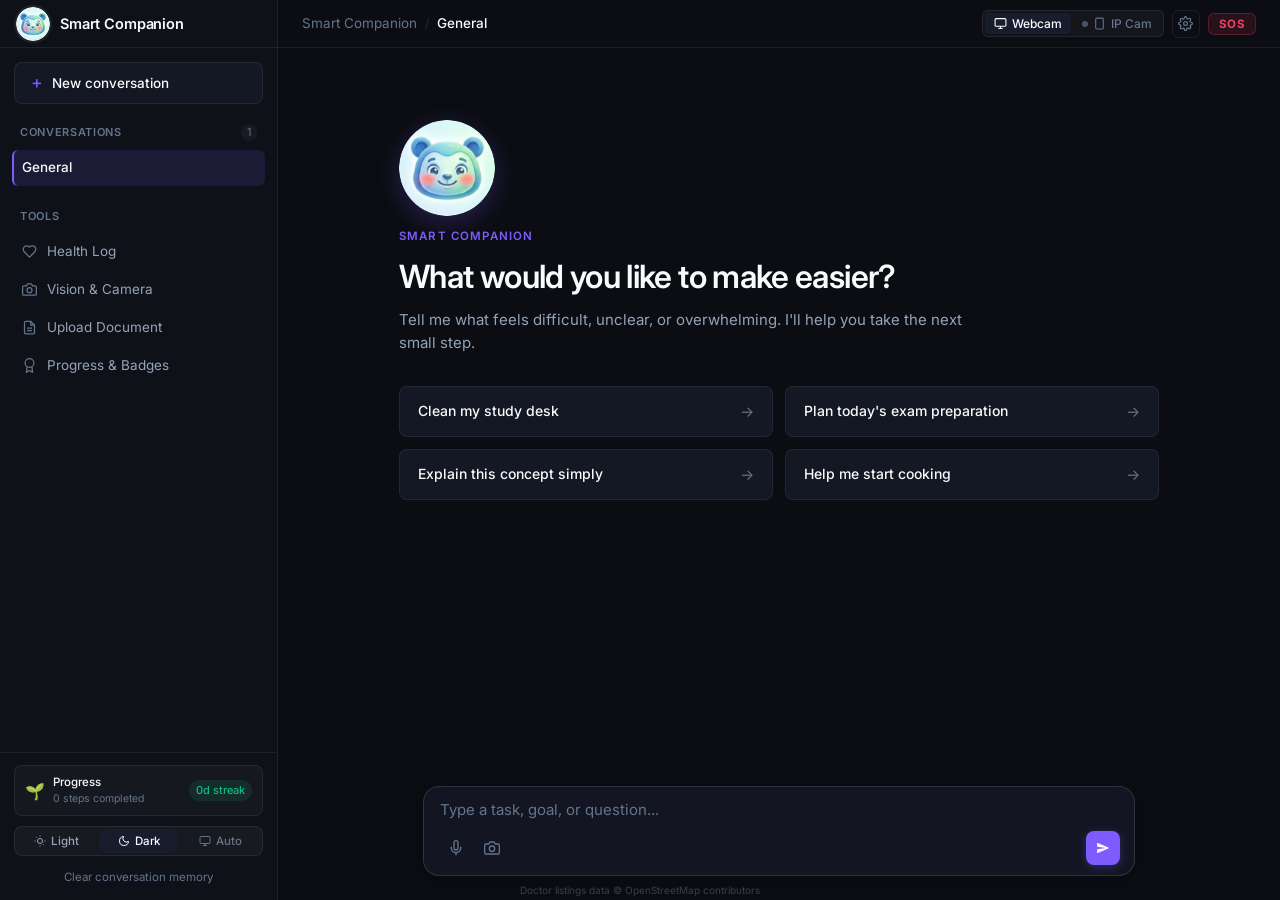
==== frontend/index.html @ 974c1c90 "logo" ====
<!DOCTYPE html>
<html lang="en" data-theme="dark">
<head>
  <meta charset="UTF-8">
  <meta name="viewport" content="width=device-width, initial-scale=1.0, maximum-scale=1.0, user-scalable=no">
  <title>Smart Companion</title>
  <link rel="icon" type="image/png" href="favicon.png">

  <!-- Zero-flash theme initialization -->
  <script>
    (function() {
      const stored = localStorage.getItem('companion_theme') || 'dark';
      const isDark = stored === 'dark' || (stored === 'system' && window.matchMedia('(prefers-color-scheme: dark)').matches);
      document.documentElement.setAttribute('data-theme', isDark ? 'dark' : 'light');
    })();
  </script>

  <!-- Typography: Inter font -->
  <link rel="preconnect" href="https://fonts.googleapis.com">
  <link rel="preconnect" href="https://fonts.gstatic.com" crossorigin>
  <link href="https://fonts.googleapis.com/css2?family=Inter:wght@400;500;600;700&display=swap" rel="stylesheet">
  
  <link rel="stylesheet" href="style.css">
</head>
<body>

  <!-- Hidden canvas preserved for DOM ID compliance -->
  <canvas id="neuralCanvas" style="display: none;" aria-hidden="true"></canvas>

  <div class="app-layout">
    
    <!-- Mobile Backdrop -->
    <div class="sidebar-backdrop" id="sidebarBackdrop" aria-hidden="true"></div>

    <!-- LEFT SIDEBAR: Navigation & Tools -->
    <aside class="sidebar-panel" id="sidebar" aria-label="Main Navigation">
      
      <!-- Brand Header: Logo + "Smart Companion" Wordmark -->
      <div class="sidebar-header">
        <div class="brand-badge">
          <img src="logo.png" class="brand-logo" alt="Smart Companion logo">
          <span class="brand-name">Smart Companion</span>
        </div>
        <button type="button" class="sidebar-close-btn" id="sidebarCloseBtn" aria-label="Close navigation">✕</button>
      </div>

      <!-- Large "+ New conversation" Button -->
      <div class="sidebar-action-wrap">
        <button type="button" class="btn-new-conversation" id="newChatBtn">
          <span class="btn-plus-icon">＋</span>
          <span>New conversation</span>
        </button>
      </div>

      <!-- Scrollable Navigation Hub -->
      <div class="sidebar-nav-scroll">
        
        <!-- CONVERSATIONS -->
        <div class="nav-group">
          <div class="nav-group-header">
            <span class="group-label">CONVERSATIONS</span>
            <span class="group-count" id="sessionCountBadge">1</span>
          </div>
          <div class="session-list" id="sessionList" role="list"></div>
        </div>

        <!-- TOOLS -->
        <div class="nav-group">
          <div class="nav-group-header">
            <span class="group-label">TOOLS</span>
          </div>
          <nav class="tools-list">
            <button type="button" class="tool-link-item" id="healthLogBtn">
              <svg width="15" height="15" viewBox="0 0 24 24" fill="none" stroke="currentColor" stroke-width="2"><path d="M19 14c1.49-1.46 3-3.21 3-5.5A5.5 5.5 0 0 0 16.5 3c-1.76 0-3 .5-4.5 2-1.5-1.5-2.74-2-4.5-2A5.5 5.5 0 0 0 2 8.5c0 2.3 1.5 4.05 3 5.5l7 7Z"></path></svg>
              <span>Health Log</span>
            </button>
            <button type="button" class="tool-link-item" id="camVisionToolBtn">
              <svg width="15" height="15" viewBox="0 0 24 24" fill="none" stroke="currentColor" stroke-width="2"><path d="M23 19a2 2 0 0 1-2 2H3a2 2 0 0 1-2-2V8a2 2 0 0 1 2-2h4l2-3h6l2 3h4a2 2 0 0 1 2 2z"></path><circle cx="12" cy="13" r="4"></circle></svg>
              <span>Vision & Camera</span>
            </button>
            <button type="button" class="tool-link-item" id="docToolBtn">
              <svg width="15" height="15" viewBox="0 0 24 24" fill="none" stroke="currentColor" stroke-width="2"><path d="M14 2H6a2 2 0 0 0-2 2v16a2 2 0 0 0 2 2h12a2 2 0 0 0 2-2V8z"></path><polyline points="14 2 14 8 20 8"></polyline><line x1="16" y1="13" x2="8" y2="13"></line><line x1="16" y1="17" x2="8" y2="17"></line></svg>
              <span>Upload Document</span>
            </button>
            <button type="button" class="tool-link-item" id="viewBadgesBtn">
              <svg width="15" height="15" viewBox="0 0 24 24" fill="none" stroke="currentColor" stroke-width="2"><circle cx="12" cy="8" r="7"></circle><polyline points="8.21 13.89 7 23 12 20 17 23 15.79 13.88"></polyline></svg>
              <span>Progress & Badges</span>
            </button>
          </nav>
        </div>

      </div>

      <!-- Sidebar Footer: Streak + Theme + Clear -->
      <div class="sidebar-footer">
        
        <!-- Progress / Streak Area -->
        <div class="growth-tile" id="gamifyBar" title="Click to view progress">
          <div class="growth-tile-left">
            <span class="growth-stage-icon" id="gamifyStageIcon">🌱</span>
            <div class="growth-meta">
              <span class="growth-title">Progress</span>
              <span class="growth-count" id="gamifyLabel">0 steps completed</span>
            </div>
          </div>
          <span class="growth-streak" id="gamifyStreak">0d streak</span>
        </div>

        <!-- Theme Selector: Light / Dark / Auto -->
        <div class="theme-switcher-bar" role="radiogroup" aria-label="Color Theme">
          <button type="button" class="theme-pill-btn" id="themeLightBtn" data-theme="light" title="Light Theme">
            <svg width="12" height="12" viewBox="0 0 24 24" fill="none" stroke="currentColor" stroke-width="2"><circle cx="12" cy="12" r="5"></circle><line x1="12" y1="1" x2="12" y2="3"></line><line x1="12" y1="21" x2="12" y2="23"></line><line x1="4.22" y1="4.22" x2="5.64" y2="5.64"></line><line x1="18.36" y1="18.36" x2="19.78" y2="19.78"></line><line x1="1" y1="12" x2="3" y2="12"></line><line x1="21" y1="12" x2="23" y2="12"></line></svg>
            <span>Light</span>
          </button>
          <button type="button" class="theme-pill-btn active" id="themeDarkBtn" data-theme="dark" title="Dark Theme">
            <svg width="12" height="12" viewBox="0 0 24 24" fill="none" stroke="currentColor" stroke-width="2"><path d="M21 12.79A9 9 0 1 1 11.21 3 7 7 0 0 0 21 12.79z"></path></svg>
            <span>Dark</span>
          </button>
          <button type="button" class="theme-pill-btn" id="themeSystemBtn" data-theme="system" title="System Theme">
            <svg width="12" height="12" viewBox="0 0 24 24" fill="none" stroke="currentColor" stroke-width="2"><rect x="2" y="3" width="20" height="14" rx="2"></rect><line x1="8" y1="21" x2="16" y2="21"></line><line x1="12" y1="17" x2="12" y2="21"></line></svg>
            <span>Auto</span>
          </button>
        </div>

        <button type="button" class="btn-clear-history" id="clearAllBtn">
          Clear conversation memory
        </button>
      </div>
    </aside>

    <!-- CENTER WORKSPACE: Clean, Focused, Authoritative Reference Layout -->
    <main class="main-workspace">
      
      <!-- Top Header Bar -->
      <header class="workspace-topbar">
        <div class="topbar-left">
          <button type="button" class="topbar-btn sidebar-trigger" id="sidebarToggleBtn" aria-label="Toggle navigation">
            <svg width="17" height="17" viewBox="0 0 24 24" fill="none" stroke="currentColor" stroke-width="2"><line x1="3" y1="12" x2="21" y2="12"></line><line x1="3" y1="6" x2="21" y2="6"></line><line x1="3" y1="18" x2="21" y2="18"></line></svg>
          </button>
          
          <div class="topbar-breadcrumb">
            <span class="breadcrumb-app">Smart Companion</span>
            <span class="breadcrumb-sep">/</span>
            <span class="breadcrumb-session" id="currentAgentTag">General</span>
          </div>
        </div>

        <div class="topbar-right">
          <!-- Optical Sensor Toggle -->
          <div class="sensor-toggle-bar" id="camSourceSwitcher" title="Switch Optical Input (Webcam / IP Camera)">
            <button type="button" class="sensor-pill active" id="btnSrcWebcam" data-src="webcam">
              <svg width="13" height="13" viewBox="0 0 24 24" fill="none" stroke="currentColor" stroke-width="2"><rect x="2" y="3" width="20" height="14" rx="2"></rect><line x1="8" y1="21" x2="16" y2="21"></line><line x1="12" y1="17" x2="12" y2="21"></line></svg>
              <span>Webcam</span>
            </button>
            <button type="button" class="sensor-pill" id="btnSrcIp" data-src="ipcamera">
              <span class="status-pip" id="headerIpDot"></span>
              <svg width="13" height="13" viewBox="0 0 24 24" fill="none" stroke="currentColor" stroke-width="2"><rect x="5" y="2" width="14" height="20" rx="2" ry="2"></rect><line x1="12" y1="18" x2="12.01" y2="18"></line></svg>
              <span>IP Cam</span>
            </button>
          </div>

          <!-- Settings Icon Button -->
          <button type="button" class="topbar-icon-btn" id="btnIpSettings" title="Camera Settings" aria-label="Camera Settings">
            <svg width="15" height="15" viewBox="0 0 24 24" fill="none" stroke="currentColor" stroke-width="2"><circle cx="12" cy="12" r="3"></circle><path d="M19.4 15a1.65 1.65 0 0 0 .33 1.82l.06.06a2 2 0 0 1 0 2.83 2 2 0 0 1-2.83 0l-.06-.06a1.65 1.65 0 0 0-1.82-.33 1.65 1.65 0 0 0-1 1.51V21a2 2 0 0 1-2 2 2 2 0 0 1-2-2v-.09A1.65 1.65 0 0 0 9 19.4a1.65 1.65 0 0 0-1.82.33l-.06.06a2 2 0 0 1-2.83 0 2 2 0 0 1 0-2.83l.06-.06a1.65 1.65 0 0 0 .33-1.82 1.65 1.65 0 0 0-1.51-1H3a2 2 0 0 1-2-2 2 2 0 0 1 2-2h.09A1.65 1.65 0 0 0 4.6 9a1.65 1.65 0 0 0-.33-1.82l-.06-.06a2 2 0 0 1 0-2.83 2 2 0 0 1 2.83 0l.06.06a1.65 1.65 0 0 0 1.82.33H9a1.65 1.65 0 0 0 1-1.51V3a2 2 0 0 1 2-2 2 2 0 0 1 2 2v.09a1.65 1.65 0 0 0 1 1.51 1.65 1.65 0 0 0 1.82-.33l.06-.06a2 2 0 0 1 2.83 0 2 2 0 0 1 0 2.83l-.06.06a1.65 1.65 0 0 0-.33 1.82V9a1.65 1.65 0 0 0 1.51 1H21a2 2 0 0 1 2 2 2 2 0 0 1-2 2h-.09a1.65 1.65 0 0 0-1.51 1z"></path></svg>
          </button>

          <!-- Hidden context toggle for DOM ID compatibility -->
          <button type="button" class="topbar-icon-btn" id="contextPanelToggleBtn" style="display:none;" aria-label="Context Panel">
            <svg width="15" height="15" viewBox="0 0 24 24" fill="none" stroke="currentColor" stroke-width="2"><rect x="3" y="3" width="18" height="18" rx="2"></rect><line x1="15" y1="3" x2="15" y2="21"></line></svg>
          </button>

          <!-- Emergency SOS Trigger -->
          <button id="sosBtn" type="button" class="btn-emergency-sos" title="Emergency Medical Protocol">
            <span>SOS</span>
          </button>
        </div>
      </header>

      <!-- Main Interaction Stage / Feed -->
      <div class="workspace-scroll-area">
        <div class="feed-container" id="feed" role="log" aria-live="polite">
          
          <!-- Authoritative Main Empty State / Hero -->
          <section class="welcome-hero-card" id="welcomeHero">
            <img src="logo.png" class="hero-logo" alt="">
            <div class="hero-brand-label">SMART COMPANION</div>

            <h1 class="hero-title">What would you like to make easier?</h1>
            <p class="hero-subtitle">
              Tell me what feels difficult, unclear, or overwhelming. I'll help you take the next small step.
            </p>

            <!-- 4 Exact Suggestion Cards in 2x2 Grid -->
            <div class="suggested-actions-grid">
              
              <button type="button" class="action-card chip-btn" data-goal="Clean my study desk">
                <span class="card-text">Clean my study desk</span>
                <span class="card-arrow">→</span>
              </button>

              <button type="button" class="action-card chip-btn" data-goal="Plan today's exam preparation">
                <span class="card-text">Plan today's exam preparation</span>
                <span class="card-arrow">→</span>
              </button>

              <button type="button" class="action-card chip-btn" data-goal="Explain this concept simply">
                <span class="card-text">Explain this concept simply</span>
                <span class="card-arrow">→</span>
              </button>

              <button type="button" class="action-card chip-btn" data-goal="Help me start cooking">
                <span class="card-text">Help me start cooking</span>
                <span class="card-arrow">→</span>
              </button>

            </div>
          </section>

        </div>
      </div>

      <!-- BOTTOM ZONE: Input Composer Matching Reference -->
      <footer class="composer-container">
        
        <!-- Subtle Status Line -->
        <div class="composer-status-row">
          <div class="status-text" id="status" role="status" aria-live="polite"></div>
        </div>

        <!-- Live Transcription Floating Audio Wave Strip -->
        <div class="live-transcription-dock" id="liveTicker" style="display:none;">
          <div class="audio-wave-bars" aria-hidden="true">
            <span></span><span></span><span></span><span></span><span></span>
          </div>
          <span class="transcription-text" id="liveTickerText">Listening for audio…</span>
        </div>

        <!-- Attachment Staging Drawers -->
        <div class="media-staging-bar" id="attachPreview">
          <div class="staging-item">
            <img id="attachThumb" src="" alt="Staged Image">
            <div class="staging-details">
              <span class="staging-name">Visual context attached</span>
            </div>
          </div>
          <button type="button" class="staging-close-btn" id="attachRemoveBtn" aria-label="Remove image">✕</button>
        </div>

        <div class="media-staging-bar" id="docAttachPreview">
          <div class="staging-item">
            <div class="doc-file-badge">PDF</div>
            <div class="staging-details">
              <span class="staging-name" id="docAttachLabel">Document attached</span>
            </div>
          </div>
          <button type="button" class="staging-close-btn" id="docAttachRemoveBtn" aria-label="Remove document">✕</button>
        </div>

        <!-- Core Input Composer Box -->
        <div class="composer-box">
          <textarea id="goal" rows="1" placeholder="Type a task, goal, or question..." aria-label="Task or question input"></textarea>

          <div class="composer-toolbar">
            
            <div class="toolbar-left">
              <!-- Voice Microphone Button -->
              <button class="tool-btn mic-btn" id="micBtn" type="button" title="Speak to dictate" aria-label="Voice dictation">
                <svg width="16" height="16" viewBox="0 0 24 24" fill="none" stroke="currentColor" stroke-width="2"><path d="M12 1a3 3 0 0 0-3 3v8a3 3 0 0 0 6 0V4a3 3 0 0 0-3-3z"></path><path d="M19 10v2a7 7 0 0 1-14 0v-2"></path><line x1="12" y1="19" x2="12" y2="23"></line></svg>
              </button>

              <!-- Media / Camera Popover Trigger -->
              <div class="anchor-dropdown">
                <button class="tool-btn" id="camBtn" type="button" title="Attach media or document" aria-label="Media options">
                  <svg width="16" height="16" viewBox="0 0 24 24" fill="none" stroke="currentColor" stroke-width="2"><path d="M23 19a2 2 0 0 1-2 2H3a2 2 0 0 1-2-2V8a2 2 0 0 1 2-2h4l2-3h6l2 3h4a2 2 0 0 1 2 2z"></path><circle cx="12" cy="13" r="4"></circle></svg>
                </button>

                <!-- Camera/Document Dropdown Menu -->
                <div class="cam-menu" id="camMenu" role="menu">
                  <div class="menu-heading">
                    <span>Camera: <b id="camMenuSourceLabel">Webcam</b></span>
                    <button type="button" id="camMenuSwitchBtn" class="menu-switch-action">Switch</button>
                  </div>
                  <button type="button" id="camChooseBtn" class="cam-menu-item" role="menuitem">
                    <svg width="14" height="14" viewBox="0 0 24 24" fill="none" stroke="currentColor" stroke-width="2"><path d="M21 15v4a2 2 0 0 1-2 2H5a2 2 0 0 1-2-2v-4"></path><polyline points="17 8 12 3 7 8"></polyline><line x1="12" y1="3" x2="12" y2="15"></line></svg>
                    <span>Upload Image Frame</span>
                  </button>
                  <button type="button" id="camTakeBtn" class="cam-menu-item" role="menuitem">
                    <svg width="14" height="14" viewBox="0 0 24 24" fill="none" stroke="currentColor" stroke-width="2"><path d="M23 19a2 2 0 0 1-2 2H3a2 2 0 0 1-2-2V8a2 2 0 0 1 2-2h4l2-3h6l2 3h4a2 2 0 0 1 2 2z"></path><circle cx="12" cy="13" r="4"></circle></svg>
                    <span>Capture Snapshot</span>
                  </button>
                  <button type="button" id="camGuideBtn" class="cam-menu-item" role="menuitem">
                    <svg width="14" height="14" viewBox="0 0 24 24" fill="none" stroke="currentColor" stroke-width="2"><circle cx="11" cy="11" r="8"></circle><line x1="21" y1="21" x2="16.65" y2="16.65"></line></svg>
                    <span>Guided Vision Search</span>
                  </button>
                  <button type="button" id="camDocBtn" class="cam-menu-item" role="menuitem">
                    <svg width="14" height="14" viewBox="0 0 24 24" fill="none" stroke="currentColor" stroke-width="2"><path d="M14 2H6a2 2 0 0 0-2 2v16a2 2 0 0 0 2 2h12a2 2 0 0 0 2-2V8z"></path><polyline points="14 2 14 8 20 8"></polyline></svg>
                    <span>Upload Document (PDF)</span>
                  </button>
                </div>
              </div>

              <!-- Native Hidden File Pickers -->
              <input type="file" id="camInputLibrary" accept="image/*" style="display:none;">
              <input type="file" id="camInputCamera" accept="image/*" capture="environment" style="display:none;">
              <input type="file" id="docInput" accept="application/pdf" style="display:none;">
            </div>

            <!-- Send Button: compact, white surface in dark theme, dark icon -->
            <button class="btn-send-message" id="sendBtn" type="button" aria-label="Send">
              <svg width="14" height="14" viewBox="0 0 24 24" fill="currentColor">
                <path d="M2.01 21L23 12 2.01 3 2 10l15 2-15 2z"/>
              </svg>
            </button>

          </div>
        </div>

      </footer>

    </main>

    <!-- Contextual Information (Preserved in DOM for functionality) -->
    <aside class="os-context-panel" id="contextPanel" style="display:none;" aria-label="Contextual Information">
      <div class="panel-header">
        <span class="panel-title">Context & Telemetry</span>
        <button type="button" class="deck-icon-btn panel-close-btn" id="contextPanelCloseBtn" aria-label="Close context panel">✕</button>
      </div>
      <div class="panel-content">
        <span class="card-chip" id="contextCamSource">WEBCAM</span>
        <video id="panelWebcamPreview" autoplay playsinline muted></video>
        <img id="panelIpImgPreview" class="stream-view" alt="IP Stream Preview" style="display:none;">
        <button type="button" class="btn-panel-action" id="panelLaunchVisionBtn">Open Vision Workspace</button>
        <div class="growth-meter">
          <div class="meter-bar"><div class="meter-fill" id="growthMeterFill" style="width: 25%;"></div></div>
          <span id="growthStageName">Seedling</span>
          <span id="growthNextTarget">5 steps to next phase</span>
        </div>
      </div>
    </aside>

  </div>

  <!-- ==============================================
       MODALS & SENSOR VIEWPORTS (PRESERVED 100%)
       ============================================== -->

  <!-- Vision Workspace Modal -->
  <div class="modal-dialog-overlay" id="liveCamOverlay" role="dialog" aria-modal="true" aria-label="Vision Workspace">
    <div class="modal-dialog-window">
      <div class="dialog-header">
        <div class="dialog-title-group">
          <div class="dialog-badge">VISION & CAMERA</div>
          <div class="dialog-title">Optical Guidance Workspace</div>
        </div>
        <div class="dialog-header-actions">
          <div class="sensor-toggle-bar compact" id="liveOverlaySwitcher">
            <button type="button" class="sensor-pill active" id="liveSrcWebcam" data-src="webcam">Webcam</button>
            <button type="button" class="sensor-pill" id="liveSrcIp" data-src="ipcamera">IP Camera</button>
          </div>
          <span class="live-status-tag" id="liveCamBadge">LIVE</span>
          <button type="button" class="dialog-close-btn" id="liveCamCloseBtn" aria-label="Close vision">✕</button>
        </div>
      </div>

      <div class="dialog-body-split">
        <div class="viewport-box">
          <video id="liveCamVideo" autoplay playsinline muted></video>
          <img id="liveCamIpImg" class="stream-view" alt="Live Feed" style="display:none;">
          <canvas id="liveCamCanvas" class="viewport-canvas"></canvas>
        </div>

        <div class="guidance-sidebar">
          <div class="guidance-response-card" id="liveCamAnswer">
            Point camera at objects or text to initiate cognitive vision guidance.
          </div>

          <div class="guidance-actions">
            <button type="button" class="btn-subtle" id="ambientToggleBtn">
              <span>Ambient Scene Reasoning (6s)</span>
            </button>
          </div>

          <div class="guidance-input-row">
            <input type="text" id="liveCamGoal" placeholder="Ask about this visual scene…" aria-label="Vision query">
            <button type="button" class="icon-action-btn" id="liveCamMicBtn" title="Speak question" aria-label="Voice question">🎙️</button>
            <button type="button" class="btn-execute" id="liveCamSendBtn">Query</button>
          </div>
        </div>
      </div>
    </div>
  </div>

  <!-- Snapshot Capture Modal -->
  <div class="modal-dialog-overlay" id="snapOverlay" role="dialog" aria-modal="true" aria-label="Capture Optical Frame">
    <div class="modal-dialog-window modal-compact">
      <div class="dialog-header">
        <div class="dialog-title-group">
          <div class="dialog-badge">SNAPSHOT</div>
          <div class="dialog-title" id="snapHint">Point camera and capture</div>
        </div>
        <button type="button" class="dialog-close-btn" id="snapCancelBtn" aria-label="Close">✕</button>
      </div>
      <div class="dialog-body">
        <div class="viewport-box">
          <video id="snapVideo" autoplay playsinline muted></video>
          <img id="snapIpImg" class="stream-view" alt="Camera Feed" style="display:none;">
        </div>
        <div class="dialog-footer-strip">
          <div class="sensor-toggle-bar compact" id="snapOverlaySwitcher">
            <button type="button" class="sensor-pill active" id="snapSrcWebcam" data-src="webcam">Webcam</button>
            <button type="button" class="sensor-pill" id="snapSrcIp" data-src="ipcamera">IP Camera</button>
          </div>
          <button type="button" class="btn-execute" id="snapCaptureBtn">Capture & Stage Frame</button>
        </div>
      </div>
    </div>
  </div>

  <!-- IP Camera & Settings Modal -->
  <div class="modal-dialog-overlay" id="ipSettingsModal" role="dialog" aria-modal="true" aria-label="System and Camera Settings">
    <div class="modal-dialog-window modal-compact">
      <div class="dialog-header">
        <div class="dialog-title-group">
          <div class="dialog-badge">SYSTEM CONFIGURATION</div>
          <div class="dialog-title">Settings & Network Sensors</div>
        </div>
        <button type="button" class="dialog-close-btn" id="ipSettingsCancelIcon" aria-label="Close">✕</button>
      </div>
      <div class="dialog-body">
        <div class="sensor-status-indicator">
          <span class="status-pip" id="ipModalDot"></span>
          <span id="ipModalStatusText">Querying network link…</span>
        </div>
        <div class="input-form-group">
          <label for="backendApiHostInput" class="form-label">FastAPI Backend Endpoint</label>
          <input type="text" id="backendApiHostInput" class="form-text-input" placeholder="http://127.0.0.1:8000">
        </div>
        <div class="input-form-group">
          <label for="ipCameraUrlInput" class="form-label">Stream RTSP / MJPEG URL</label>
          <input type="text" id="ipCameraUrlInput" class="form-text-input" placeholder="http://192.168.1.X:8080/video">
        </div>
        <div class="dialog-actions-split">
          <button type="button" class="btn-subtle" id="ipTestBtn">Test Stream Link</button>
          <div class="actions-right">
            <button type="button" class="btn-subtle" id="ipSettingsCancelBtn">Cancel</button>
            <button type="button" class="btn-execute" id="ipSettingsSaveBtn">Save & Apply</button>
          </div>
        </div>
      </div>
    </div>
  </div>

  <!-- Badges & Progress Modal -->
  <div class="modal-dialog-overlay" id="badgesModal" role="dialog" aria-modal="true" aria-label="Growth Badges">
    <div class="modal-dialog-window modal-compact">
      <div class="dialog-header">
        <div class="dialog-title-group">
          <div class="dialog-badge">PROGRESSION</div>
          <div class="dialog-title">Growth Badges & Milestones</div>
        </div>
        <button type="button" class="dialog-close-btn" id="badgesCloseBtn" aria-label="Close">✕</button>
      </div>
      <div class="dialog-body">
        <div class="badges-grid-view" id="badgesContainer"></div>
      </div>
    </div>
  </div>

  <div id="toastContainer" class="toast-container" aria-live="polite"></div>

  <!-- Core JavaScript -->
  <script src="app.js"></script>
<div style="position:fixed; bottom:2px; left:0; right:0; text-align:center; font-size:10px; color:var(--text-muted); opacity:0.5; pointer-events:none; z-index:1;">
  Doctor listings data © <a href="https://www.openstreetmap.org/copyright" target="_blank" style="color:inherit; pointer-events:auto;">OpenStreetMap</a> contributors
</div>
</body>
</html>
---- frontend/style.css ----
/* ==========================================================================
   SMART COMPANION — AUTHORITATIVE PRODUCTION DESIGN SYSTEM
   Visual Style: Clean, Dark Charcoal/Black, Minimal, Restrained, Production Quality
   ========================================================================== */

/* --- 1. DESIGN TOKENS & PALETTE --- */
:root {
  /* DARK MODE (AUTHORITATIVE REFERENCE SPECIFICATION) */
  --bg-base: #0b0d13;
  --bg-sidebar: #0f1118;
  --bg-surface: #141724;
  --bg-surface-elevated: #181d2e;
  --bg-surface-hover: #1c2236;
  --bg-input: #131622;
  
  --border-subtle: rgba(255, 255, 255, 0.07);
  --border-medium: rgba(255, 255, 255, 0.12);
  --border-focus: rgba(124, 92, 255, 0.45);

  --text-primary: #f8fafc;
  --text-secondary: #94a3b8;
  --text-muted: #64748b;
  
  --accent-purple: #7c5cff;
  --accent-purple-hover: #6d48e5;
  --accent-purple-subtle: rgba(124, 92, 255, 0.12);
  --accent-cyan: #22d3ee;
  --accent-rose: #f43f5e;
  --accent-rose-subtle: rgba(244, 63, 94, 0.12);
  --accent-mint: #10b981;
  --accent-mint-subtle: rgba(16, 185, 129, 0.12);

  --send-btn-bg: #7c5cff;
  --send-btn-text: #ffffff;
  --send-btn-hover: #6d48e5;
  --send-btn-shadow: 0 2px 10px rgba(124, 92, 255, 0.3);

  --font-sans: 'Inter', -apple-system, BlinkMacSystemFont, 'Segoe UI', Roboto, Helvetica, Arial, sans-serif;
  --font-mono: 'JetBrains Mono', 'Fira Code', ui-monospace, SFMono-Regular, Menlo, Monaco, Consolas, monospace;
  
  --teal: #14b8a6;
  --coral: #f43f5e;
  --text-faint: #475569;
  --bg-subtle: rgba(255, 255, 255, 0.04);
  --bg-elevated: #181d2e;
  --shadow-card: 0 4px 16px rgba(0, 0, 0, 0.35);

  --sidebar-w: 278px;
  --header-h: 48px;
  --content-max-w: 760px;
  --radius-sm: 6px;
  --radius-md: 8px;
  --radius-lg: 10px;
  --radius-xl: 16px;
}

/* LIGHT MODE (GENUINE DESIGN WITH LIGHT PALETTE & PARITY) */
[data-theme="light"] {
  --bg-base: #f8fafc;
  --bg-sidebar: #ffffff;
  --bg-surface: #ffffff;
  --bg-surface-elevated: #f1f5f9;
  --bg-surface-hover: #e2e8f0;
  --bg-input: #ffffff;
  
  --border-subtle: #e2e8f0;
  --border-medium: #cbd5e1;
  --border-focus: rgba(124, 92, 255, 0.45);

  --text-primary: #0f172a;
  --text-secondary: #475569;
  --text-muted: #94a3b8;
  --text-faint: #94a3b8;
  
  --accent-purple: #7c5cff;
  --accent-purple-hover: #6d48e5;
  --accent-purple-subtle: rgba(124, 92, 255, 0.08);
  --accent-cyan: #0284c7;
  --accent-rose: #e11d48;
  --accent-rose-subtle: rgba(225, 29, 72, 0.08);
  --accent-mint: #059669;
  --accent-mint-subtle: rgba(5, 150, 105, 0.08);

  --teal: #0d9488;
  --coral: #e11d48;
  --bg-subtle: #f1f5f9;
  --bg-elevated: #ffffff;
  --shadow-card: 0 4px 16px rgba(0, 0, 0, 0.08);

  --send-btn-bg: #7c5cff;
  --send-btn-text: #ffffff;
  --send-btn-hover: #6d48e5;
  --send-btn-shadow: 0 2px 10px rgba(124, 92, 255, 0.25);
}

/* --- 2. GLOBAL RESET & BASE STYLES --- */
*, *::before, *::after {
  box-sizing: border-box;
  margin: 0;
  padding: 0;
}

html, body {
  height: 100%;
  width: 100%;
  font-family: var(--font-sans);
  background-color: var(--bg-base);
  color: var(--text-primary);
  font-size: 14px;
  line-height: 1.5;
  -webkit-font-smoothing: antialiased;
  -moz-osx-font-smoothing: grayscale;
  overflow: hidden;
}

button, input, textarea {
  font-family: inherit;
  color: inherit;
}

a {
  color: inherit;
  text-decoration: none;
}

/* --- 3. 2-COLUMN APP LAYOUT --- */
.app-layout {
  display: flex;
  height: 100vh;
  width: 100vw;
  overflow: hidden;
  position: relative;
  background-color: var(--bg-base);
}

/* --- 4. LEFT SIDEBAR (278px Wide, Clean, Restrained) --- */
.sidebar-panel {
  width: var(--sidebar-w);
  height: 100%;
  background-color: var(--bg-sidebar);
  border-right: 1px solid var(--border-subtle);
  display: flex;
  flex-direction: column;
  flex-shrink: 0;
  z-index: 40;
  transition: transform 0.25s cubic-bezier(0.16, 1, 0.3, 1);
}

.sidebar-header {
  height: var(--header-h);
  padding: 0 16px;
  display: flex;
  align-items: center;
  justify-content: space-between;
  border-bottom: 1px solid var(--border-subtle);
}

.brand-badge {
  display: flex;
  align-items: center;
  gap: 10px;
}

.brand-icon-mark {
  display: flex;
  align-items: center;
  justify-content: center;
}

.brand-name {
  font-size: 14.5px;
  font-weight: 600;
  color: var(--text-primary);
  letter-spacing: -0.01em;
}

.sidebar-close-btn {
  display: none;
  background: none;
  border: none;
  color: var(--text-muted);
  font-size: 16px;
  cursor: pointer;
  padding: 4px;
}

/* Large "+ New conversation" Button */
.sidebar-action-wrap {
  padding: 14px 14px 8px;
}

.btn-new-conversation {
  width: 100%;
  padding: 10px 14px;
  background-color: var(--bg-surface);
  border: 1px solid var(--border-subtle);
  border-radius: var(--radius-md);
  color: var(--text-primary);
  font-size: 13.5px;
  font-weight: 500;
  display: flex;
  align-items: center;
  gap: 8px;
  cursor: pointer;
  transition: all 0.15s ease;
}

.btn-new-conversation:hover {
  background-color: var(--bg-surface-hover);
  border-color: var(--border-medium);
}

.btn-plus-icon {
  font-size: 15px;
  font-weight: 600;
  color: var(--accent-purple);
}

/* Scrollable Nav Sections */
.sidebar-nav-scroll {
  flex: 1;
  overflow-y: auto;
  padding: 8px 12px;
  display: flex;
  flex-direction: column;
  gap: 18px;
}

.sidebar-nav-scroll::-webkit-scrollbar {
  width: 4px;
}

.sidebar-nav-scroll::-webkit-scrollbar-thumb {
  background-color: rgba(255, 255, 255, 0.1);
  border-radius: 4px;
}

.nav-group {
  display: flex;
  flex-direction: column;
  gap: 3px;
}

.nav-group-header {
  display: flex;
  align-items: center;
  justify-content: space-between;
  padding: 4px 8px 6px;
}

.group-label {
  font-size: 11px;
  font-weight: 600;
  letter-spacing: 0.06em;
  color: var(--text-muted);
  text-transform: uppercase;
}

.group-count {
  font-size: 11px;
  color: var(--text-muted);
  background-color: rgba(255, 255, 255, 0.04);
  border-radius: 10px;
  padding: 0 6px;
}

/* Conversation List */
.session-list {
  display: flex;
  flex-direction: column;
  gap: 2px;
}

.sidebar-item {
  height: 36px;
  padding: 0 10px;
  border-radius: var(--radius-sm);
  display: flex;
  align-items: center;
  justify-content: space-between;
  color: var(--text-secondary);
  font-size: 13.5px;
  font-weight: 400;
  cursor: pointer;
  transition: all 0.15s ease;
}

.sidebar-item:hover {
  background-color: rgba(255, 255, 255, 0.04);
  color: var(--text-primary);
}

.sidebar-item.active {
  background-color: var(--accent-purple-subtle);
  color: var(--text-primary);
  font-weight: 500;
  border-left: 2px solid var(--accent-purple);
  padding-left: 8px;
}

.sidebar-item-label {
  flex: 1;
  white-space: nowrap;
  overflow: hidden;
  text-overflow: ellipsis;
}

.sidebar-del-btn {
  opacity: 0;
  background: none;
  border: none;
  color: var(--text-muted);
  font-size: 12px;
  padding: 2px 4px;
  cursor: pointer;
  border-radius: 3px;
  transition: opacity 0.15s ease, color 0.15s ease;
}

.sidebar-item:hover .sidebar-del-btn {
  opacity: 1;
}

.sidebar-del-btn:hover {
  color: var(--accent-rose);
}

/* Tools List */
.tools-list {
  display: flex;
  flex-direction: column;
  gap: 2px;
}

.tool-link-item {
  width: 100%;
  height: 36px;
  padding: 0 10px;
  background: none;
  border: none;
  border-radius: var(--radius-sm);
  display: flex;
  align-items: center;
  gap: 10px;
  color: var(--text-secondary);
  font-size: 13.5px;
  cursor: pointer;
  text-align: left;
  transition: all 0.15s ease;
}

.tool-link-item:hover {
  background-color: rgba(255, 255, 255, 0.04);
  color: var(--text-primary);
}

.tool-link-item svg {
  color: var(--text-muted);
  flex-shrink: 0;
  transition: color 0.15s ease;
}

.tool-link-item:hover svg {
  color: var(--text-primary);
}

/* Sidebar Footer */
.sidebar-footer {
  padding: 12px 14px;
  border-top: 1px solid var(--border-subtle);
  display: flex;
  flex-direction: column;
  gap: 10px;
}

/* Progress / Streak Area */
.growth-tile {
  background-color: rgba(255, 255, 255, 0.03);
  border: 1px solid var(--border-subtle);
  border-radius: var(--radius-md);
  padding: 8px 10px;
  display: flex;
  align-items: center;
  justify-content: space-between;
  cursor: pointer;
  transition: background-color 0.15s ease;
}

.growth-tile:hover {
  background-color: rgba(255, 255, 255, 0.05);
}

.growth-tile-left {
  display: flex;
  align-items: center;
  gap: 8px;
}

.growth-stage-icon {
  font-size: 16px;
}

.growth-meta {
  display: flex;
  flex-direction: column;
}

.growth-title {
  font-size: 11.5px;
  font-weight: 500;
  color: var(--text-primary);
}

.growth-count {
  font-size: 10.5px;
  color: var(--text-muted);
}

.growth-streak {
  font-size: 11px;
  font-weight: 500;
  color: var(--accent-mint);
  background-color: var(--accent-mint-subtle);
  padding: 2px 7px;
  border-radius: 10px;
}

/* Theme Switcher Bar */
.theme-switcher-bar {
  display: flex;
  background-color: rgba(255, 255, 255, 0.04);
  border: 1px solid var(--border-subtle);
  border-radius: var(--radius-md);
  padding: 2px;
  gap: 2px;
}

.theme-pill-btn {
  flex: 1;
  padding: 5px 0;
  font-size: 11.5px;
  font-weight: 500;
  border-radius: var(--radius-sm);
  border: none;
  background: transparent;
  color: var(--text-muted);
  display: flex;
  align-items: center;
  justify-content: center;
  gap: 5px;
  cursor: pointer;
  transition: all 0.15s ease;
}

.theme-pill-btn:hover {
  color: var(--text-primary);
}

.theme-pill-btn.active {
  background-color: var(--bg-surface-elevated);
  color: var(--text-primary);
  box-shadow: 0 1px 3px rgba(0, 0, 0, 0.18);
}

.btn-clear-history {
  width: 100%;
  padding: 4px 0;
  background: none;
  border: none;
  color: var(--text-muted);
  font-size: 11.5px;
  cursor: pointer;
  text-align: center;
  transition: color 0.15s ease;
}

.btn-clear-history:hover {
  color: var(--accent-rose);
}

/* --- 5. CENTER MAIN WORKSPACE --- */
.main-workspace {
  flex: 1;
  display: flex;
  flex-direction: column;
  height: 100%;
  position: relative;
  overflow: hidden;
  background-color: var(--bg-base);
}

/* Thin Clean Top Header Bar */
.workspace-topbar {
  height: var(--header-h);
  border-bottom: 1px solid var(--border-subtle);
  padding: 0 24px;
  display: flex;
  align-items: center;
  justify-content: space-between;
  flex-shrink: 0;
  background-color: var(--bg-base);
}

.topbar-left {
  display: flex;
  align-items: center;
  gap: 12px;
}

.sidebar-trigger {
  display: none;
  background: none;
  border: none;
  color: var(--text-muted);
  cursor: pointer;
  padding: 4px;
}

.sidebar-trigger:hover {
  color: var(--text-primary);
}

.topbar-breadcrumb {
  display: flex;
  align-items: center;
  gap: 8px;
  font-size: 13.5px;
}

.breadcrumb-app {
  color: var(--text-muted);
  font-weight: 400;
}

.breadcrumb-sep {
  color: var(--border-medium);
  font-size: 12px;
}

.breadcrumb-session {
  color: var(--text-primary);
  font-weight: 500;
}

.topbar-right {
  display: flex;
  align-items: center;
  gap: 8px;
}

/* Optical Sensor Switcher */
.sensor-toggle-bar {
  display: flex;
  background-color: rgba(255, 255, 255, 0.04);
  border: 1px solid var(--border-subtle);
  border-radius: var(--radius-sm);
  padding: 2px;
  gap: 2px;
}

.sensor-pill {
  padding: 3px 9px;
  font-size: 12px;
  font-weight: 500;
  border: none;
  border-radius: 4px;
  background: transparent;
  color: var(--text-muted);
  cursor: pointer;
  display: flex;
  align-items: center;
  gap: 5px;
  transition: all 0.15s ease;
}

.sensor-pill:hover {
  color: var(--text-primary);
}

.sensor-pill.active {
  background-color: var(--bg-surface-elevated);
  color: var(--text-primary);
  box-shadow: 0 1px 2px rgba(0, 0, 0, 0.15);
}

.status-pip {
  width: 6px;
  height: 6px;
  border-radius: 50%;
  background-color: var(--text-muted);
}

.topbar-icon-btn {
  width: 28px;
  height: 28px;
  border-radius: var(--radius-sm);
  border: 1px solid var(--border-subtle);
  background: transparent;
  color: var(--text-muted);
  display: flex;
  align-items: center;
  justify-content: center;
  cursor: pointer;
  transition: all 0.15s ease;
}

.topbar-icon-btn:hover {
  background-color: rgba(255, 255, 255, 0.04);
  color: var(--text-primary);
  border-color: var(--border-medium);
}

.btn-emergency-sos {
  background-color: var(--accent-rose-subtle);
  color: var(--accent-rose);
  border: 1px solid rgba(244, 63, 94, 0.25);
  border-radius: var(--radius-sm);
  padding: 3px 10px;
  font-size: 11.5px;
  font-weight: 700;
  letter-spacing: 0.04em;
  cursor: pointer;
  transition: all 0.15s ease;
}

.btn-emergency-sos:hover {
  background-color: rgba(244, 63, 94, 0.2);
  color: #fb7185;
}

/* Scroll Area & Feed */
.workspace-scroll-area {
  flex: 1;
  overflow-y: auto;
  overflow-x: hidden;
  display: flex;
  flex-direction: column;
  padding: 0 24px;
}

.workspace-scroll-area::-webkit-scrollbar {
  width: 6px;
}

.workspace-scroll-area::-webkit-scrollbar-thumb {
  background-color: rgba(255, 255, 255, 0.1);
  border-radius: 6px;
}

.feed-container {
  width: 100%;
  max-width: var(--content-max-w);
  margin: 0 auto;
  padding: 24px 0 20px 0;
  display: flex;
  flex-direction: column;
}

/* --- 6. AUTHORITATIVE MAIN EMPTY STATE (HERO) --- */
.welcome-hero-card {
  width: 100%;
  margin-top: 48px;
  margin-bottom: 24px;
  display: flex;
  flex-direction: column;
  animation: fadeIn 0.3s ease;
}

@keyframes fadeIn {
  from { opacity: 0; transform: translateY(6px); }
  to { opacity: 1; transform: translateY(0); }
}

.hero-brand-mark {
  display: inline-flex;
  align-items: center;
  justify-content: center;
  margin-bottom: 12px;
}

.hero-brand-label {
  font-size: 11.5px;
  font-weight: 600;
  letter-spacing: 0.1em;
  color: var(--accent-purple);
  text-transform: uppercase;
  margin-bottom: 12px;
}

.hero-title {
  font-size: 32px;
  font-weight: 600;
  letter-spacing: -0.02em;
  color: var(--text-primary);
  line-height: 1.25;
  margin-bottom: 12px;
}

.hero-subtitle {
  font-size: 15px;
  font-weight: 400;
  color: var(--text-secondary);
  line-height: 1.5;
  max-width: 580px;
  margin-bottom: 32px;
}

/* 4 Suggestion Cards in 2x2 Grid */
.suggested-actions-grid {
  display: grid;
  grid-template-columns: repeat(2, 1fr);
  gap: 12px;
  width: 100%;
}

.action-card {
  background-color: var(--bg-surface);
  border: 1px solid var(--border-subtle);
  border-radius: var(--radius-md);
  padding: 15px 18px;
  display: flex;
  align-items: center;
  justify-content: space-between;
  text-align: left;
  cursor: pointer;
  transition: all 0.15s ease;
}

.action-card:hover {
  background-color: var(--bg-surface-elevated);
  border-color: rgba(124, 92, 255, 0.35);
}

.card-text {
  font-size: 14px;
  font-weight: 500;
  color: var(--text-primary);
  line-height: 1.35;
}

.card-arrow {
  color: var(--text-muted);
  font-size: 15px;
  margin-left: 12px;
  flex-shrink: 0;
  transition: transform 0.15s ease, color 0.15s ease;
}

.action-card:hover .card-arrow {
  transform: translateX(3px);
  color: var(--accent-purple);
}

/* --- 7. WIDE FLOATING BOTTOM COMPOSER --- */
.composer-container {
  width: 100%;
  max-width: var(--content-max-w);
  margin: 0 auto;
  padding: 8px 24px 24px 24px;
  flex-shrink: 0;
  display: flex;
  flex-direction: column;
  gap: 6px;
}

.composer-status-row {
  min-height: 18px;
  display: flex;
  align-items: center;
}

.status-text {
  font-size: 12px;
  color: var(--text-muted);
}

.status-text.error {
  color: var(--accent-rose);
}

/* Live Transcription Strip */
.live-transcription-dock {
  display: flex;
  align-items: center;
  gap: 10px;
  background-color: var(--bg-surface);
  border: 1px solid var(--border-subtle);
  border-radius: var(--radius-md);
  padding: 8px 12px;
  margin-bottom: 4px;
}

.audio-wave-bars {
  display: flex;
  align-items: center;
  gap: 2px;
  height: 12px;
}

.audio-wave-bars span {
  width: 2.5px;
  height: 100%;
  background-color: var(--accent-purple);
  border-radius: 1px;
  animation: wave 1s ease-in-out infinite alternate;
}

.audio-wave-bars span:nth-child(2) { animation-delay: 0.15s; }
.audio-wave-bars span:nth-child(3) { animation-delay: 0.3s; }
.audio-wave-bars span:nth-child(4) { animation-delay: 0.45s; }
.audio-wave-bars span:nth-child(5) { animation-delay: 0.6s; }

@keyframes wave {
  0% { transform: scaleY(0.2); }
  100% { transform: scaleY(1); }
}

.transcription-text {
  font-size: 12.5px;
  color: var(--text-secondary);
}

/* Media Staging Preview */
.media-staging-bar {
  display: none;
  align-items: center;
  justify-content: space-between;
  background-color: var(--bg-surface);
  border: 1px solid var(--border-subtle);
  border-radius: var(--radius-md);
  padding: 8px 12px;
}

.media-staging-bar.active {
  display: flex;
}

.staging-item {
  display: flex;
  align-items: center;
  gap: 10px;
}

.staging-item img {
  width: 32px;
  height: 32px;
  border-radius: 4px;
  object-fit: cover;
}

.doc-file-badge {
  background-color: var(--accent-purple-subtle);
  color: var(--accent-purple);
  font-weight: 700;
  font-size: 11px;
  padding: 4px 8px;
  border-radius: 4px;
}

.staging-name {
  font-size: 12.5px;
  font-weight: 500;
  color: var(--text-primary);
}

.staging-close-btn {
  background: none;
  border: none;
  color: var(--text-muted);
  cursor: pointer;
  padding: 4px;
}

.staging-close-btn:hover {
  color: var(--text-primary);
}

/* Floating Composer Box */
.composer-box {
  background-color: var(--bg-input);
  border: 1px solid var(--border-medium);
  border-radius: var(--radius-xl);
  box-shadow: 0 4px 24px rgba(0, 0, 0, 0.25);
  padding: 12px 14px 10px 16px;
  display: flex;
  flex-direction: column;
  gap: 8px;
  transition: all 0.18s ease;
}

.composer-box:focus-within {
  border-color: rgba(124, 92, 255, 0.5);
  box-shadow: 0 4px 28px rgba(0, 0, 0, 0.3), 0 0 0 1px rgba(124, 92, 255, 0.2);
}

.composer-box textarea {
  width: 100%;
  border: none;
  outline: none;
  background: transparent;
  resize: none;
  font-size: 15px;
  color: var(--text-primary);
  min-height: 24px;
  max-height: 140px;
  line-height: 1.45;
}

.composer-box textarea::placeholder {
  color: var(--text-muted);
}

.composer-toolbar {
  display: flex;
  align-items: center;
  justify-content: space-between;
}

.toolbar-left {
  display: flex;
  align-items: center;
  gap: 4px;
}

.tool-btn {
  width: 32px;
  height: 32px;
  border-radius: var(--radius-sm);
  border: none;
  background: transparent;
  color: var(--text-muted);
  display: inline-flex;
  align-items: center;
  justify-content: center;
  cursor: pointer;
  transition: all 0.15s ease;
}

.tool-btn:hover {
  color: var(--text-primary);
  background-color: rgba(255, 255, 255, 0.05);
}

.tool-btn.recording {
  color: var(--accent-rose);
  background-color: var(--accent-rose-subtle);
  animation: pulse 1.5s infinite;
}

@keyframes pulse {
  0% { transform: scale(1); }
  50% { transform: scale(1.08); }
  100% { transform: scale(1); }
}

/* Media Menu Dropdown */
.anchor-dropdown {
  position: relative;
}

.cam-menu {
  display: none;
  position: absolute;
  bottom: calc(100% + 8px);
  left: 0;
  width: 220px;
  background-color: var(--bg-surface-elevated);
  border: 1px solid var(--border-medium);
  border-radius: var(--radius-md);
  box-shadow: 0 8px 24px rgba(0, 0, 0, 0.35);
  padding: 6px;
  z-index: 50;
  flex-direction: column;
  gap: 2px;
}

.cam-menu.open {
  display: flex;
}

.menu-heading {
  padding: 6px 8px;
  font-size: 11.5px;
  color: var(--text-muted);
  display: flex;
  align-items: center;
  justify-content: space-between;
  border-bottom: 1px solid var(--border-subtle);
  margin-bottom: 4px;
}

.menu-switch-action {
  background: none;
  border: none;
  color: var(--accent-purple);
  font-size: 11px;
  cursor: pointer;
}

.cam-menu-item {
  width: 100%;
  padding: 8px 10px;
  background: none;
  border: none;
  border-radius: var(--radius-sm);
  display: flex;
  align-items: center;
  gap: 8px;
  color: var(--text-primary);
  font-size: 13px;
  cursor: pointer;
  text-align: left;
  transition: background-color 0.15s ease;
}

.cam-menu-item:hover {
  background-color: rgba(255, 255, 255, 0.05);
}

/* Send Button: Royal Purple, Visually Stronger & Restrained Glow */
.btn-send-message {
  width: 34px;
  height: 34px;
  border-radius: var(--radius-md);
  border: none;
  background-color: var(--send-btn-bg);
  color: var(--send-btn-text);
  display: inline-flex;
  align-items: center;
  justify-content: center;
  cursor: pointer;
  flex-shrink: 0;
  transition: all 0.15s ease;
  box-shadow: var(--send-btn-shadow);
}

.btn-send-message:hover {
  background-color: var(--send-btn-hover);
  box-shadow: 0 4px 14px rgba(124, 92, 255, 0.38);
  transform: translateY(-1px);
}

.btn-send-message:disabled {
  opacity: 0.35;
  cursor: not-allowed;
  transform: none;
  box-shadow: none;
}

/* --- 8. CONVERSATION MESSAGES & 3-STEP MILESTONE CARDS --- */
.msg {
  display: flex;
  flex-direction: column;
  margin-bottom: 24px;
  animation: fadeIn 0.2s ease;
}

.msg.user {
  align-self: flex-end;
  max-width: 85%;
}

.msg.user .msg-body-text {
  background-color: var(--bg-surface);
  border: 1px solid var(--border-subtle);
  border-radius: var(--radius-lg);
  padding: 12px 16px;
  color: var(--text-primary);
  font-size: 14.5px;
}

.msg-meta-header {
  display: flex;
  justify-content: flex-end;
  gap: 8px;
  font-size: 10.5px;
  color: var(--text-muted);
  margin-bottom: 4px;
}

.msg-thumb {
  max-width: 220px;
  max-height: 160px;
  border-radius: var(--radius-md);
  margin-top: 8px;
  border: 1px solid var(--border-subtle);
  object-fit: cover;
}

.msg.assistant {
  align-self: flex-start;
  width: 100%;
}

.synthesis-header-tag {
  display: flex;
  align-items: center;
  gap: 8px;
  font-size: 11px;
  font-weight: 600;
  letter-spacing: 0.06em;
  color: var(--accent-purple);
  margin-bottom: 8px;
}

/* Structured Step Sequence */
.step-sequence-wrap {
  width: 100%;
  display: flex;
  flex-direction: column;
  gap: 10px;
}

.step-progression-deck {
  display: flex;
  flex-direction: column;
  gap: 6px;
  margin-bottom: 6px;
}

.progression-labels {
  display: flex;
  justify-content: space-between;
  align-items: center;
  font-size: 11.5px;
  color: var(--text-muted);
}

.progression-stage-title {
  font-weight: 500;
}

.progression-metric-badge {
  font-weight: 600;
  color: var(--accent-mint);
}

.progression-track {
  width: 100%;
  height: 4px;
  background-color: rgba(255, 255, 255, 0.05);
  border-radius: 2px;
  overflow: hidden;
}

.progression-fill {
  height: 100%;
  background-color: var(--accent-purple);
  border-radius: 2px;
  transition: width 0.3s ease;
}

.step-card-list {
  display: flex;
  flex-direction: column;
  gap: 8px;
}

/* Individual Milestone Card */
.step-item {
  background-color: var(--bg-surface);
  border: 1px solid var(--border-subtle);
  border-radius: var(--radius-lg);
  padding: 14px 16px;
  display: flex;
  gap: 14px;
  align-items: flex-start;
  cursor: pointer;
  transition: all 0.15s ease;
}

.step-item:hover {
  background-color: var(--bg-surface-elevated);
  border-color: var(--border-medium);
}

.step-item.active-focus {
  border-color: var(--border-focus);
  background-color: var(--bg-surface-elevated);
}

.step-item.completed {
  opacity: 0.6;
}

.step-item.completed .step-title {
  text-decoration: line-through;
  color: var(--text-muted);
}

.step-checkbox {
  width: 26px;
  height: 26px;
  border-radius: var(--radius-sm);
  background-color: rgba(255, 255, 255, 0.05);
  border: 1px solid var(--border-subtle);
  color: var(--text-muted);
  font-size: 12px;
  font-weight: 600;
  display: flex;
  align-items: center;
  justify-content: center;
  cursor: pointer;
  flex-shrink: 0;
  transition: all 0.15s ease;
}

.step-item.active-focus .step-checkbox {
  border-color: var(--accent-purple);
  color: var(--accent-purple);
}

.step-item.completed .step-checkbox {
  background-color: var(--accent-mint);
  border-color: var(--accent-mint);
  color: #ffffff;
}

.step-body {
  flex: 1;
  display: flex;
  flex-direction: column;
  gap: 4px;
}

.step-state-tag {
  font-size: 10.5px;
  font-weight: 600;
  letter-spacing: 0.05em;
  text-transform: uppercase;
}

.step-state-tag.focus {
  color: var(--accent-purple);
}

.step-state-tag.pending {
  color: var(--text-muted);
}

.step-state-tag.done {
  color: var(--accent-mint);
}

.step-title {
  font-size: 14.5px;
  font-weight: 500;
  color: var(--text-primary);
  line-height: 1.4;
}

.step-meta-row {
  display: flex;
  align-items: center;
  gap: 8px;
  margin-top: 2px;
}

.step-duration-chip {
  font-size: 12px;
  color: var(--text-muted);
}

.step-timer-btn {
  background: none;
  border: 1px solid var(--border-subtle);
  border-radius: 4px;
  padding: 2px 8px;
  font-size: 11.5px;
  color: var(--text-muted);
  cursor: pointer;
  transition: all 0.15s ease;
}

.step-timer-btn:hover {
  color: var(--text-primary);
  border-color: var(--border-medium);
}

.step-timer-btn.running {
  color: var(--accent-mint);
  border-color: var(--accent-mint);
}

/* Next Step Action Button */
.next-step-action-bar {
  margin-top: 8px;
}

.done-btn {
  background-color: var(--accent-purple);
  color: #ffffff;
  border: none;
  border-radius: var(--radius-md);
  padding: 10px 18px;
  font-size: 13.5px;
  font-weight: 600;
  cursor: pointer;
  display: inline-flex;
  align-items: center;
  gap: 8px;
  transition: all 0.15s ease;
  box-shadow: 0 2px 8px rgba(124, 92, 255, 0.25);
}

.done-btn:hover {
  background-color: var(--accent-purple-hover);
  box-shadow: 0 4px 12px rgba(124, 92, 255, 0.35);
  transform: translateY(-1px);
}

.done-btn:disabled {
  opacity: 0.5;
  cursor: not-allowed;
  transform: none;
  box-shadow: none;
}

.done-note {
  font-size: 13px;
  color: var(--accent-mint);
  font-weight: 500;
  padding: 8px 0;
}

.speak-bubble-btn {
  align-self: flex-start;
  margin-top: 6px;
  background: none;
  border: none;
  font-size: 12px;
  color: var(--text-muted);
  cursor: pointer;
  padding: 2px 0;
}

.speak-bubble-btn:hover {
  color: var(--text-primary);
}

/* Answer Bubble */
.answer-headline {
  font-size: 15px;
  font-weight: 600;
  color: var(--text-primary);
  margin-bottom: 6px;
}

.answer-detail {
  font-size: 14px;
  color: var(--text-secondary);
  line-height: 1.5;
}

.point-line {
  display: flex;
  gap: 8px;
  margin-bottom: 4px;
}

.point-dot {
  color: var(--accent-purple);
}

/* --- 9. MODALS & OVERLAYS --- */
.modal-dialog-overlay, .settings-modal {
  display: none;
  position: fixed;
  inset: 0;
  background-color: rgba(0, 0, 0, 0.7);
  backdrop-filter: blur(4px);
  z-index: 100;
  align-items: center;
  justify-content: center;
  padding: 20px;
}

.modal-dialog-overlay.active, .settings-modal.active {
  display: flex;
}

.modal-dialog-window, .settings-box {
  background-color: var(--bg-surface);
  border: 1px solid var(--border-medium);
  border-radius: var(--radius-lg);
  box-shadow: 0 16px 40px rgba(0, 0, 0, 0.4);
  width: 100%;
  max-width: 640px;
  display: flex;
  flex-direction: column;
  overflow: hidden;
}

.modal-dialog-window.modal-compact, .settings-box.compact {
  max-width: 460px;
}

.dialog-header {
  padding: 14px 18px;
  border-bottom: 1px solid var(--border-subtle);
  display: flex;
  align-items: center;
  justify-content: space-between;
}

.dialog-title-group {
  display: flex;
  flex-direction: column;
}

.dialog-badge {
  font-size: 10px;
  font-weight: 700;
  letter-spacing: 0.08em;
  color: var(--accent-purple);
  text-transform: uppercase;
}

.dialog-title {
  font-size: 14.5px;
  font-weight: 600;
  color: var(--text-primary);
}

.dialog-header-actions {
  display: flex;
  align-items: center;
  gap: 8px;
}

.live-status-tag {
  font-size: 11px;
  font-weight: 700;
  color: var(--accent-rose);
  background-color: var(--accent-rose-subtle);
  padding: 2px 6px;
  border-radius: 4px;
}

.dialog-close-btn {
  background: none;
  border: none;
  color: var(--text-muted);
  font-size: 16px;
  cursor: pointer;
  padding: 4px;
  border-radius: 4px;
}

.dialog-close-btn:hover {
  color: var(--text-primary);
  background-color: rgba(255, 255, 255, 0.05);
}

.dialog-body, .dialog-body-split {
  padding: 18px;
  display: flex;
  flex-direction: column;
  gap: 14px;
}

.viewport-box, .vision-viewport-box {
  width: 100%;
  height: 280px;
  background-color: #000000;
  border-radius: var(--radius-md);
  overflow: hidden;
  position: relative;
  display: flex;
  align-items: center;
  justify-content: center;
}

.viewport-box video, .vision-viewport-box video,
.stream-view {
  width: 100%;
  height: 100%;
  object-fit: cover;
}

.viewport-canvas, .hud-canvas-overlay {
  position: absolute;
  inset: 0;
  width: 100%;
  height: 100%;
  pointer-events: none;
}

.guidance-sidebar {
  display: flex;
  flex-direction: column;
  gap: 10px;
}

.guidance-response-card, .live-answer {
  background-color: var(--bg-surface-elevated);
  border: 1px solid var(--border-subtle);
  border-radius: var(--radius-md);
  padding: 12px 14px;
  font-size: 13.5px;
  color: var(--text-primary);
  min-height: 48px;
}

.guidance-input-row, .vision-input-bar {
  display: flex;
  gap: 8px;
}

.guidance-input-row input, .vision-input-bar input {
  flex: 1;
  background-color: var(--bg-surface-elevated);
  border: 1px solid var(--border-subtle);
  border-radius: var(--radius-sm);
  padding: 8px 12px;
  font-size: 13px;
  color: var(--text-primary);
  outline: none;
}

.guidance-input-row input:focus, .vision-input-bar input:focus {
  border-color: var(--border-focus);
}

.btn-execute, .btn-secondary {
  padding: 8px 16px;
  border-radius: var(--radius-sm);
  font-size: 13px;
  font-weight: 500;
  cursor: pointer;
  transition: all 0.15s ease;
}

.btn-execute {
  background-color: var(--accent-purple);
  color: #ffffff;
  border: none;
}

.btn-execute:hover {
  background-color: var(--accent-purple-hover);
}

.btn-secondary, .btn-subtle {
  background-color: rgba(255, 255, 255, 0.05);
  border: 1px solid var(--border-subtle);
  color: var(--text-primary);
  padding: 7px 14px;
  border-radius: var(--radius-sm);
  font-size: 12.5px;
  cursor: pointer;
  transition: all 0.15s ease;
}

.btn-secondary:hover, .btn-subtle:hover {
  background-color: rgba(255, 255, 255, 0.09);
  border-color: var(--border-medium);
}

.form-field-group, .input-form-group {
  display: flex;
  flex-direction: column;
  gap: 6px;
}

.form-label, .field-label {
  font-size: 12px;
  font-weight: 500;
  color: var(--text-secondary);
}

.form-text-input, .form-field-group input {
  background-color: var(--bg-surface-elevated);
  border: 1px solid var(--border-subtle);
  border-radius: var(--radius-sm);
  padding: 8px 12px;
  font-size: 13px;
  color: var(--text-primary);
  outline: none;
}

.form-text-input:focus, .form-field-group input:focus {
  border-color: var(--border-focus);
}

.dialog-actions-split, .dialog-actions-row, .dialog-footer-strip {
  display: flex;
  align-items: center;
  justify-content: space-between;
  margin-top: 4px;
}

.actions-right {
  display: flex;
  gap: 8px;
}

.sensor-status-indicator, .ip-status-banner {
  display: flex;
  align-items: center;
  gap: 8px;
  font-size: 12px;
  color: var(--text-muted);
}

/* Toast Messages */
.toast-container {
  position: fixed;
  bottom: 24px;
  right: 24px;
  z-index: 200;
  display: flex;
  flex-direction: column;
  gap: 8px;
  pointer-events: none;
}

.toast {
  background-color: var(--bg-surface-elevated);
  border: 1px solid var(--border-medium);
  border-radius: var(--radius-md);
  padding: 10px 16px;
  color: var(--text-primary);
  font-size: 13px;
  box-shadow: 0 8px 24px rgba(0, 0, 0, 0.3);
  animation: slideUp 0.2s ease;
}

@keyframes slideUp {
  from { opacity: 0; transform: translateY(10px); }
  to { opacity: 1; transform: translateY(0); }
}

/* Badges & Milestones */
.badges-grid-view, .milestones-grid {
  display: flex;
  flex-direction: column;
  gap: 8px;
  max-height: 340px;
  overflow-y: auto;
}

.milestone-tile {
  display: flex;
  align-items: center;
  gap: 12px;
  padding: 10px 14px;
  border-radius: var(--radius-md);
  border: 1px solid var(--border-subtle);
  background: var(--bg-surface-elevated);
  color: var(--text-muted);
  transition: all 0.15s ease;
}

.milestone-tile.unlocked {
  border-color: rgba(124, 92, 255, 0.35);
  background: var(--accent-purple-subtle);
  color: var(--accent-purple);
}

.milestone-name {
  font-size: 13px;
  font-weight: 600;
  color: var(--text-primary);
}

.milestone-tile.unlocked .milestone-name {
  color: var(--accent-purple);
}

.milestone-desc {
  font-size: 11px;
  color: var(--text-secondary);
  font-family: var(--font-mono);
}

/* Accessibility Focus Visible */
:focus-visible {
  outline: 2px solid var(--accent-purple);
  outline-offset: 2px;
}

/* --- 10. RESPONSIVE MEDIA QUERIES --- */
@media (max-width: 860px) {
  .sidebar-panel {
    position: fixed;
    top: 0;
    left: 0;
    bottom: 0;
    transform: translateX(-100%);
    box-shadow: 0 0 40px rgba(0, 0, 0, 0.5);
  }

  .sidebar-panel.open {
    transform: translateX(0);
  }

  .sidebar-backdrop {
    display: none;
    position: fixed;
    inset: 0;
    background-color: rgba(0, 0, 0, 0.6);
    z-index: 35;
  }

  .sidebar-backdrop.open {
    display: block;
  }

  .sidebar-close-btn {
    display: block;
  }

  .sidebar-trigger {
    display: flex;
  }
}

@media (max-width: 640px) {
  .suggested-actions-grid {
    grid-template-columns: 1fr;
  }

  .hero-title {
    font-size: 26px;
  }

  .workspace-topbar {
    padding: 0 16px;
  }

  .workspace-scroll-area {
    padding: 0 16px;
  }

  .composer-container {
    padding: 8px 16px 16px 16px;
  }
}

/* --- EMERGENCY SOS & GOOGLE MAPS ROUTING STYLES --- */
@keyframes spin {
  from { transform: rotate(0deg); }
  to { transform: rotate(360deg); }
}

@keyframes pulse-dot {
  0%, 100% { opacity: 1; transform: scale(1); }
  50% { opacity: 0.4; transform: scale(0.85); }
}

.emergency-dialog {
  max-width: 680px;
  max-height: 92vh;
  border: 1px solid var(--coral) !important;
  box-shadow: 0 20px 50px rgba(0, 0, 0, 0.6), 0 0 30px rgba(244, 63, 94, 0.15) !important;
}

.sos-dialog-body {
  padding: 16px 18px 20px 18px;
  max-height: calc(92vh - 65px);
  overflow-y: auto;
  display: flex;
  flex-direction: column;
  gap: 14px;
}

.sos-dialog-body::-webkit-scrollbar {
  width: 6px;
}

.sos-dialog-body::-webkit-scrollbar-thumb {
  background-color: var(--border-medium);
  border-radius: 3px;
}

.sos-card-container {
  background-color: var(--bg-surface-elevated);
  border: 1px solid var(--border-medium);
  border-radius: var(--radius-md);
  padding: 14px;
  display: flex;
  flex-direction: column;
  gap: 12px;
  position: relative;
}

.sos-location-header {
  display: flex;
  align-items: center;
  justify-content: space-between;
  flex-wrap: wrap;
  gap: 8px;
}

.sos-location-title {
  display: flex;
  align-items: center;
  gap: 8px;
  font-size: 13.5px;
  font-weight: 600;
  color: var(--text-primary);
}

.sos-google-badge {
  display: inline-flex;
  align-items: center;
  gap: 5px;
  font-size: 11px;
  font-weight: 600;
  color: #38bdf8;
  background: rgba(56, 189, 248, 0.12);
  border: 1px solid rgba(56, 189, 248, 0.25);
  padding: 2px 8px;
  border-radius: 12px;
}

.sos-route-summary {
  background: var(--bg-subtle);
  border: 1px solid var(--border-subtle);
  border-radius: var(--radius-sm);
  padding: 10px 12px;
  font-size: 12.5px;
  display: flex;
  flex-direction: column;
  gap: 8px;
}

.sos-route-point {
  display: flex;
  align-items: flex-start;
  gap: 8px;
  line-height: 1.4;
}

.sos-point-icon {
  font-size: 14px;
  flex-shrink: 0;
  margin-top: 1px;
}

.sos-point-content {
  flex: 1;
  min-width: 0;
}

.sos-point-label {
  font-size: 10.5px;
  text-transform: uppercase;
  letter-spacing: 0.05em;
  color: var(--text-muted);
  font-weight: 600;
}

.sos-point-val {
  color: var(--text-primary);
  font-weight: 600;
  font-size: 13px;
  overflow: hidden;
  text-overflow: ellipsis;
  white-space: nowrap;
}

.sos-point-meta {
  color: var(--text-secondary);
  font-size: 11.5px;
  margin-top: 2px;
}

.sos-mode-selector {
  display: flex;
  gap: 6px;
  background: rgba(0, 0, 0, 0.25);
  padding: 3px;
  border-radius: var(--radius-sm);
  border: 1px solid var(--border-subtle);
}

.sos-mode-btn {
  flex: 1;
  background: none;
  border: none;
  color: var(--text-secondary);
  padding: 6px 10px;
  border-radius: 4px;
  font-size: 12px;
  font-weight: 500;
  cursor: pointer;
  transition: all 0.15s ease;
  display: flex;
  align-items: center;
  justify-content: center;
  gap: 5px;
}

.sos-mode-btn:hover {
  color: var(--text-primary);
  background: rgba(255, 255, 255, 0.05);
}

.sos-mode-btn.active {
  background: var(--accent-purple);
  color: #ffffff;
  font-weight: 600;
}

.sos-map-viewport {
  position: relative;
  width: 100%;
  height: 250px;
  background-color: #0b0d13;
  border: 1px solid var(--border-medium);
  border-radius: var(--radius-md);
  overflow: hidden;
}

.sos-map-iframe {
  width: 100%;
  height: 100%;
  border: none;
  display: block;
}

.sos-actions-row {
  display: flex;
  gap: 8px;
  flex-wrap: wrap;
}

.btn-sos-navigate {
  flex: 1;
  min-width: 220px;
  background: linear-gradient(135deg, #f43f5e, #e11d48);
  color: #ffffff !important;
  border: none;
  border-radius: var(--radius-sm);
  padding: 10px 14px;
  font-size: 13px;
  font-weight: 600;
  display: flex;
  align-items: center;
  justify-content: center;
  gap: 8px;
  text-decoration: none;
  cursor: pointer;
  box-shadow: 0 4px 14px rgba(244, 63, 94, 0.35);
  transition: all 0.15s ease;
}

.btn-sos-navigate:hover {
  transform: translateY(-1px);
  box-shadow: 0 6px 18px rgba(244, 63, 94, 0.45);
  background: linear-gradient(135deg, #fb7185, #f43f5e);
}

.btn-sos-call {
  background: rgba(20, 184, 166, 0.15);
  color: #2dd4bf !important;
  border: 1px solid rgba(20, 184, 166, 0.3);
  border-radius: var(--radius-sm);
  padding: 10px 14px;
  font-size: 13px;
  font-weight: 600;
  display: inline-flex;
  align-items: center;
  justify-content: center;
  gap: 6px;
  text-decoration: none;
  transition: all 0.15s ease;
}

.btn-sos-call:hover {
  background: rgba(20, 184, 166, 0.25);
  border-color: rgba(20, 184, 166, 0.5);
}

.sos-facilities-chips-container {
  display: flex;
  flex-direction: column;
  gap: 6px;
}

.sos-facilities-label {
  font-size: 11px;
  font-weight: 600;
  text-transform: uppercase;
  letter-spacing: 0.05em;
  color: var(--text-muted);
}

.sos-facilities-chips {
  display: flex;
  gap: 6px;
  overflow-x: auto;
  padding-bottom: 4px;
}

.sos-facilities-chips::-webkit-scrollbar {
  height: 4px;
}

.sos-facilities-chips::-webkit-scrollbar-thumb {
  background-color: var(--border-medium);
  border-radius: 2px;
}

.sos-facility-chip {
  background: var(--bg-subtle);
  border: 1px solid var(--border-subtle);
  color: var(--text-secondary);
  padding: 5px 11px;
  border-radius: 14px;
  font-size: 11.5px;
  white-space: nowrap;
  cursor: pointer;
  transition: all 0.15s ease;
  display: inline-flex;
  align-items: center;
  gap: 5px;
}

.sos-facility-chip:hover {
  border-color: var(--border-medium);
  color: var(--text-primary);
  background: rgba(255, 255, 255, 0.06);
}

.sos-facility-chip.active {
  border-color: var(--coral);
  color: #ffffff;
  background: rgba(244, 63, 94, 0.18);
}

.sos-custom-search-toggle {
  background: none;
  border: none;
  color: var(--accent-purple);
  font-size: 11.5px;
  cursor: pointer;
  padding: 0;
  text-align: left;
  display: inline-flex;
  align-items: center;
  gap: 4px;
}

.sos-custom-search-toggle:hover {
  text-decoration: underline;
}

.sos-custom-input-bar {
  display: none;
  gap: 6px;
  margin-top: 6px;
}

.sos-custom-input-bar.open {
  display: flex;
}

/* --- EMERGENCY CONTACT & AUTOMATED MESSAGING STYLES --- */
.sos-contact-section {
  background: var(--bg-surface-elevated);
  border: 1px solid rgba(244, 63, 94, 0.3);
  border-radius: var(--radius-md);
  padding: 12px 14px;
  display: flex;
  flex-direction: column;
  gap: 10px;
  background-image: radial-gradient(circle at top right, rgba(244, 63, 94, 0.08), transparent 60%);
}

.sos-contact-header {
  display: flex;
  align-items: center;
  justify-content: space-between;
  flex-wrap: wrap;
  gap: 6px;
}

.sos-contact-title {
  display: flex;
  align-items: center;
  gap: 7px;
  font-size: 13px;
  font-weight: 600;
  color: var(--text-primary);
}

.sos-alert-badge {
  font-size: 10.5px;
  font-weight: 700;
  padding: 2px 7px;
  border-radius: 10px;
  letter-spacing: 0.04em;
  text-transform: uppercase;
}

.sos-alert-badge.dispatched {
  background: rgba(16, 185, 129, 0.15);
  color: #34d399;
  border: 1px solid rgba(16, 185, 129, 0.3);
}

.sos-alert-badge.pending {
  background: rgba(244, 63, 94, 0.15);
  color: #fb7185;
  border: 1px solid rgba(244, 63, 94, 0.3);
}

.sos-contact-details {
  display: flex;
  align-items: center;
  justify-content: space-between;
  background: var(--bg-subtle);
  border: 1px solid var(--border-subtle);
  border-radius: var(--radius-sm);
  padding: 8px 12px;
  font-size: 12.5px;
}

.sos-contact-name-tag {
  font-weight: 600;
  color: var(--text-primary);
  display: flex;
  align-items: center;
  gap: 6px;
}

.sos-contact-phone-tag {
  color: var(--text-secondary);
  font-family: var(--font-mono);
  font-size: 12px;
}

.sos-message-preview-box {
  background: rgba(0, 0, 0, 0.35);
  border: 1px solid var(--border-subtle);
  border-radius: var(--radius-sm);
  padding: 8px 10px;
  font-family: var(--font-mono);
  font-size: 11px;
  line-height: 1.45;
  color: #cbd5e1;
  max-height: 85px;
  overflow-y: auto;
  white-space: pre-wrap;
  word-break: break-word;
}

.sos-contact-actions {
  display: flex;
  gap: 6px;
  flex-wrap: wrap;
}

.btn-sos-sms {
  flex: 1;
  min-width: 140px;
  background: linear-gradient(135deg, #f43f5e, #e11d48);
  color: #ffffff !important;
  border: none;
  border-radius: var(--radius-sm);
  padding: 7px 12px;
  font-size: 12px;
  font-weight: 600;
  display: flex;
  align-items: center;
  justify-content: center;
  gap: 6px;
  text-decoration: none;
  cursor: pointer;
  box-shadow: 0 2px 8px rgba(244, 63, 94, 0.3);
  transition: all 0.15s ease;
}

.btn-sos-sms:hover {
  background: linear-gradient(135deg, #fb7185, #f43f5e);
  transform: translateY(-1px);
}

.btn-sos-wa {
  flex: 1;
  min-width: 140px;
  background: rgba(34, 197, 94, 0.15);
  color: #4ade80 !important;
  border: 1px solid rgba(34, 197, 94, 0.3);
  border-radius: var(--radius-sm);
  padding: 7px 12px;
  font-size: 12px;
  font-weight: 600;
  display: flex;
  align-items: center;
  justify-content: center;
  gap: 6px;
  text-decoration: none;
  transition: all 0.15s ease;
}

.btn-sos-wa:hover {
  background: rgba(34, 197, 94, 0.25);
  border-color: rgba(34, 197, 94, 0.5);
  transform: translateY(-1px);
}

.btn-sos-contact-call {
  background: rgba(20, 184, 166, 0.15);
  color: #2dd4bf !important;
  border: 1px solid rgba(20, 184, 166, 0.3);
  border-radius: var(--radius-sm);
  padding: 7px 10px;
  font-size: 12px;
  font-weight: 600;
  display: inline-flex;
  align-items: center;
  justify-content: center;
  gap: 5px;
  text-decoration: none;
  transition: all 0.15s ease;
}

.btn-sos-contact-call:hover {
  background: rgba(20, 184, 166, 0.25);
}

.contacts-manager-card {
  padding: 10px 12px;
  border-radius: var(--radius-sm);
  border: 1px solid var(--border-subtle);
  background: var(--bg-subtle);
  display: flex;
  align-items: center;
  justify-content: space-between;
  gap: 8px;
}
/* Append to style.css */
.explore-card {
  margin-top: 14px; padding: 12px;
  border: 1px solid var(--border-subtle, rgba(128,128,128,.25));
  border-radius: 12px; background: var(--bg-subtle, rgba(128,128,128,.06));
}
.explore-head { font-size: 11px; font-weight: 600; letter-spacing: .08em; opacity: .65; margin-bottom: 10px; }
.explore-images { display: flex; gap: 8px; overflow-x: auto; margin-bottom: 10px; padding-bottom: 4px; }
.explore-images a { flex: 0 0 auto; }
.explore-images img { height: 110px; width: auto; max-width: 200px; object-fit: cover; border-radius: 8px; display: block; background: #fff; }
.explore-link { display: block; padding: 8px 10px; border-radius: 8px; text-decoration: none; color: inherit; }
.explore-link:hover { background: rgba(124, 92, 255, .12); }
.explore-link-title { font-size: 14px; font-weight: 600; color: #7c5cff; }
.explore-link-snippet { font-size: 12px; opacity: .7; margin-top: 2px; }
.brand-logo {
  width: 34px;
  height: 34px;
  border-radius: 50%;
  object-fit: cover;
  flex-shrink: 0;
  box-shadow: 0 0 0 2px var(--border-subtle);
}

.hero-logo {
  width: 96px;
  height: 96px;
  border-radius: 50%;
  object-fit: cover;
  display: block;
  margin-bottom: 12px;
  box-shadow: 0 6px 24px rgba(124, 92, 255, 0.25);
}
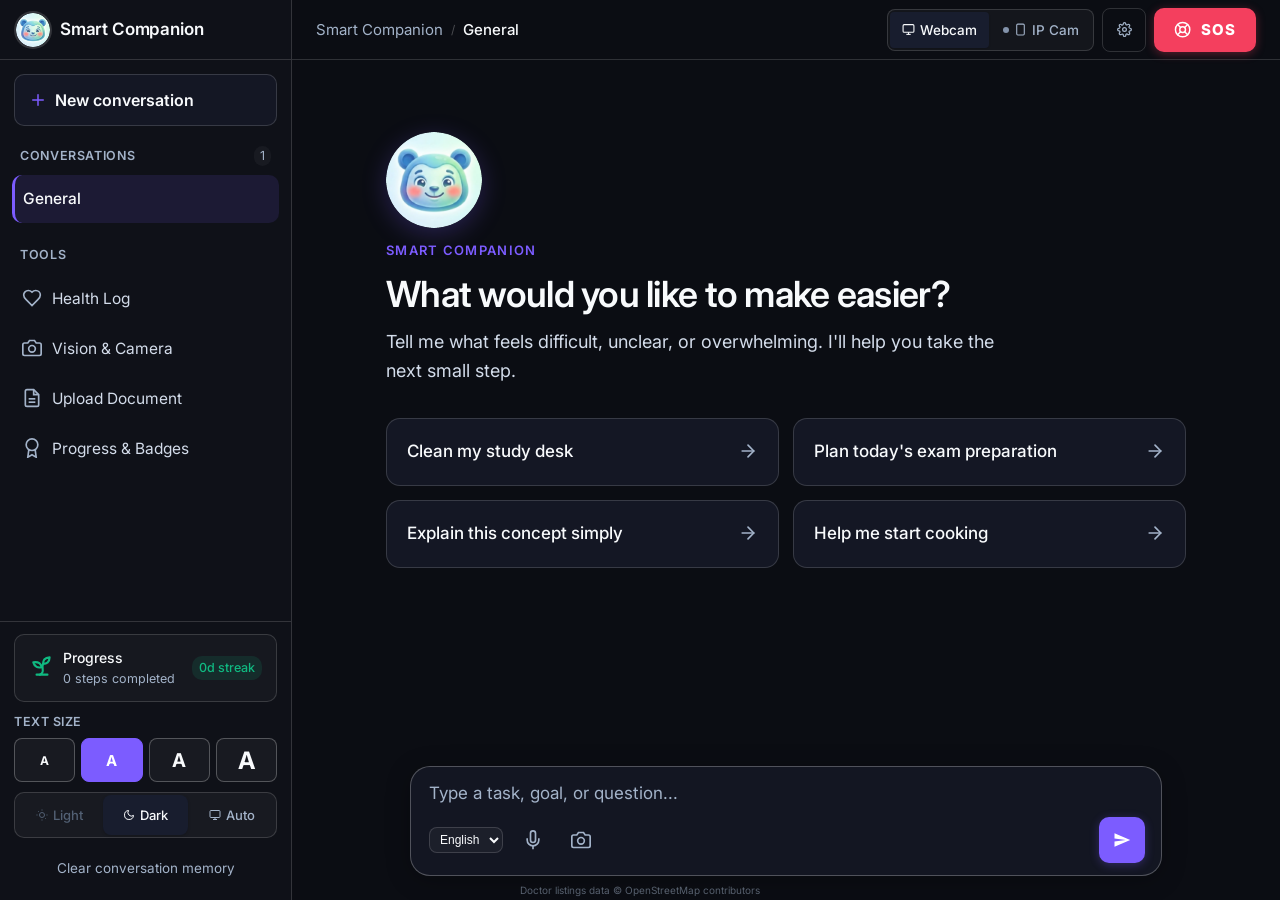
==== commit 6bc02517: "bolo dugga mai ki joyyyy" ====
--- a/frontend/index.html
+++ b/frontend/index.html
@@ -21,6 +21,7 @@
   <link href="https://fonts.googleapis.com/css2?family=Inter:wght@400;500;600;700&display=swap" rel="stylesheet">
   
   <link rel="stylesheet" href="style.css">
+  <link rel="stylesheet" href="patientui.css">
 </head>
 <body>
 
@@ -470,6 +471,31 @@
 
   <!-- Core JavaScript -->
   <script src="app.js"></script>
+  <script src="icon.js"></script>
+
+  <!-- Text size controls (self-contained, remembers your choice) -->
+  <script>
+    (function () {
+      var KEY = 'companion_text_scale';
+      var scale = parseFloat(localStorage.getItem(KEY)) || 1;
+      function apply() {
+        scale = Math.min(1.6, Math.max(0.85, Math.round(scale * 100) / 100));
+        var feed = document.getElementById('feed');
+        if (feed) feed.style.zoom = scale;
+        var label = document.getElementById('textSizeLabel');
+        if (label) label.textContent = Math.round(scale * 100) + '%';
+        try { localStorage.setItem(KEY, String(scale)); } catch (e) {}
+      }
+      var up = document.getElementById('textLargerBtn');
+      var down = document.getElementById('textSmallerBtn');
+      var reset = document.getElementById('textResetBtn');
+      if (up) up.addEventListener('click', function () { scale += 0.1; apply(); });
+      if (down) down.addEventListener('click', function () { scale -= 0.1; apply(); });
+      if (reset) reset.addEventListener('click', function () { scale = 1; apply(); });
+      apply();
+    })();
+  </script>
+
 <div style="position:fixed; bottom:2px; left:0; right:0; text-align:center; font-size:10px; color:var(--text-muted); opacity:0.5; pointer-events:none; z-index:1;">
   Doctor listings data © <a href="https://www.openstreetmap.org/copyright" target="_blank" style="color:inherit; pointer-events:auto;">OpenStreetMap</a> contributors
 </div>
--- a/frontend/patientui.css
+++ b/frontend/patientui.css
@@ -0,0 +1,315 @@
+/* ==========================================================================
+   SMART COMPANION - PATIENT-FRIENDLY LAYER
+   Load AFTER style.css:   <link rel="stylesheet" href="patient-ui.css">
+
+   Goals: larger, calmer, easier to read and tap.
+   - bigger text and more line spacing
+   - higher contrast for secondary text and borders
+   - every button / input at least 44px tall (comfortable for shaky hands)
+   - strong keyboard focus ring
+   - no pulsing or flashing animation on the SOS dialog
+   - text size control (Normal / Large / Extra large) in the sidebar
+   ========================================================================== */
+
+/* --- 1. Tokens: contrast and size --------------------------------------- */
+:root {
+  --pf-t: 1;                         /* text scale, changed by the Text size control */
+  --header-h: 60px;
+  --sidebar-w: 292px;
+  --content-max-w: 800px;
+  --radius-sm: 8px;
+  --radius-md: 10px;
+  --radius-lg: 14px;
+
+  --text-secondary: #d3dcea;
+  --text-muted: #a3b3c9;
+  --text-faint: #8393ab;
+  --border-subtle: rgba(255, 255, 255, 0.15);
+  --border-medium: rgba(255, 255, 255, 0.26);
+  --shadow-card: 0 2px 10px rgba(0, 0, 0, 0.3);
+}
+
+[data-theme="light"] {
+  --text-secondary: #334155;
+  --text-muted: #526074;
+  --text-faint: #64748b;
+  --border-subtle: #cbd5e1;
+  --border-medium: #94a3b8;
+  --shadow-card: 0 2px 10px rgba(15, 23, 42, 0.08);
+}
+
+[data-pf-text="small"]  { --pf-t: 0.8; }
+[data-pf-text="large"]  { --pf-t: 1.15; }
+[data-pf-text="xlarge"] { --pf-t: 1.3; }
+
+html, body {
+  font-size: calc(16px * var(--pf-t));
+  line-height: 1.6;
+}
+
+/* --- 2. Icons ------------------------------------------------------------- */
+.pf-ic {
+  display: inline-flex;
+  align-items: center;
+  justify-content: center;
+  width: 1.2em;
+  height: 1.2em;
+  vertical-align: -0.24em;
+  flex-shrink: 0;
+  margin-right: 0.12em;
+}
+.pf-ic:last-child { margin-right: 0; }
+.pf-ic svg { width: 100%; height: 100%; display: block; }
+
+.step-checkbox .pf-ic,
+.dialog-close-btn .pf-ic,
+.staging-close-btn .pf-ic,
+.sidebar-close-btn .pf-ic,
+.sidebar-del-btn .pf-ic,
+.card-arrow .pf-ic { width: 20px; height: 20px; margin: 0; }
+.growth-stage-icon .pf-ic { width: 26px; height: 26px; color: var(--accent-mint); }
+.sos-siren-ring { color: #ffffff; }
+.sos-siren-ring .pf-ic { width: 32px; height: 32px; margin: 0; }
+.btn-emergency-sos .pf-ic { width: 1.15em; height: 1.15em; }
+.milestone-tile .pf-ic { width: 22px; height: 22px; }
+
+/* --- 3. Focus and motion ------------------------------------------------ */
+:focus-visible {
+  outline: 3px solid var(--accent-cyan) !important;
+  outline-offset: 3px !important;
+}
+
+.sos-siren-ring { animation: none !important; box-shadow: 0 0 0 6px rgba(244, 63, 94, 0.25); }
+.emergency-dialog [style*="pulse-dot"] { animation: none !important; }
+
+@media (prefers-reduced-motion: reduce) {
+  *, *::before, *::after {
+    animation: none !important;
+    transition: none !important;
+    scroll-behavior: auto !important;
+  }
+}
+
+/* --- 4. Sidebar --------------------------------------------------------- */
+.brand-name { font-size: calc(17px * var(--pf-t)); }
+.group-label { font-size: calc(12.5px * var(--pf-t)); letter-spacing: 0.05em; }
+.group-count { font-size: calc(12.5px * var(--pf-t)); }
+
+.btn-new-conversation {
+  min-height: 52px;
+  font-size: calc(16px * var(--pf-t));
+  font-weight: 600;
+  border-radius: var(--radius-md);
+}
+.sidebar-item,
+.tool-link-item {
+  min-height: 48px;
+  height: auto;
+  font-size: calc(15.5px * var(--pf-t));
+  border-radius: var(--radius-md);
+}
+.tool-link-item svg { width: 20px; height: 20px; }
+.sidebar-item.active { border-left-width: 3px; }
+.sidebar-del-btn { min-width: 40px; min-height: 40px; }
+@media (hover: none) { .sidebar-del-btn { opacity: 1; } }
+
+.growth-tile { padding: 12px 14px; }
+.growth-title { font-size: calc(14px * var(--pf-t)); }
+.growth-count, .growth-streak { font-size: calc(12.5px * var(--pf-t)); }
+.theme-pill-btn { min-height: 40px; font-size: calc(13px * var(--pf-t)); }
+.btn-clear-history { min-height: 40px; font-size: calc(13.5px * var(--pf-t)); }
+
+/* Text size control (added by icons.js) */
+.pf-textsize { display: flex; flex-direction: column; gap: 6px; }
+.pf-textsize-label {
+  font-size: calc(12.5px * var(--pf-t));
+  font-weight: 600;
+  color: var(--text-muted);
+  letter-spacing: 0.04em;
+  text-transform: uppercase;
+}
+.pf-textsize-btns { display: flex; gap: 6px; }
+.pf-textsize-btns button {
+  flex: 1;
+  min-height: 44px;
+  border-radius: var(--radius-sm);
+  border: 1px solid var(--border-medium);
+  background: var(--bg-subtle);
+  color: var(--text-primary);
+  font-weight: 700;
+  cursor: pointer;
+}
+.pf-textsize-btns button[aria-pressed="true"] {
+  background: var(--accent-purple);
+  border-color: var(--accent-purple);
+  color: #ffffff;
+}
+.pf-ts-0 { font-size: 12px; }
+.pf-ts-1 { font-size: 15px; }
+.pf-ts-2 { font-size: 19px; }
+.pf-ts-3 { font-size: 24px; }
+
+/* --- 5. Top bar ------------------------------------------------------------ */
+.topbar-breadcrumb { font-size: calc(15px * var(--pf-t)); }
+.sensor-pill { min-height: 36px; font-size: calc(13.5px * var(--pf-t)); padding: 4px 12px; }
+.topbar-icon-btn { width: 44px; height: 44px; }
+.sidebar-trigger { min-width: 44px; min-height: 44px; align-items: center; justify-content: center; }
+
+.btn-emergency-sos {
+  display: inline-flex;
+  align-items: center;
+  gap: 8px;
+  min-height: 44px;
+  padding: 0 18px;
+  background-color: var(--accent-rose);
+  color: #ffffff;
+  border: 2px solid var(--accent-rose);
+  border-radius: var(--radius-md);
+  font-size: calc(15px * var(--pf-t));
+  font-weight: 800;
+  letter-spacing: 0.06em;
+  box-shadow: 0 2px 10px rgba(244, 63, 94, 0.35);
+}
+.btn-emergency-sos:hover { background-color: #be123c; border-color: #be123c; color: #ffffff; }
+
+/* --- 6. Welcome screen --------------------------------------------------- */
+.hero-brand-label { font-size: calc(13px * var(--pf-t)); }
+.hero-title { font-size: calc(36px * var(--pf-t)); line-height: 1.2; }
+.hero-subtitle { font-size: calc(18px * var(--pf-t)); max-width: 640px; line-height: 1.6; }
+.suggested-actions-grid { gap: 14px; }
+.action-card { min-height: 68px; padding: 16px 20px; border-radius: var(--radius-lg); }
+.card-text { font-size: calc(17px * var(--pf-t)); }
+
+/* --- 7. Conversation ------------------------------------------------------ */
+.msg { margin-bottom: 28px; }
+.msg.user .msg-body-text { font-size: calc(16.5px * var(--pf-t)); padding: 14px 18px; line-height: 1.55; }
+.msg-meta-header { font-size: calc(12.5px * var(--pf-t)); }
+.synthesis-header-tag { font-size: calc(13px * var(--pf-t)); }
+
+.progression-labels { font-size: calc(14px * var(--pf-t)); }
+.progression-track { height: 8px; border-radius: 4px; }
+.progression-fill { border-radius: 4px; }
+
+.step-card-list { gap: 12px; }
+.step-item { padding: 18px 20px; gap: 16px; border-radius: var(--radius-lg); }
+.step-item.active-focus { border-width: 2px; }
+.step-item.completed { opacity: 0.75; }
+.step-checkbox { width: 40px; height: 40px; font-size: calc(14px * var(--pf-t)); border-radius: var(--radius-sm); }
+.step-state-tag { font-size: calc(12.5px * var(--pf-t)); }
+.step-title { font-size: calc(17.5px * var(--pf-t)); line-height: 1.5; }
+.step-duration-chip { font-size: calc(14px * var(--pf-t)); }
+.step-timer-btn { min-height: 38px; padding: 4px 12px; font-size: calc(14px * var(--pf-t)); border-radius: var(--radius-sm); }
+
+.done-btn {
+  min-height: 52px;
+  padding: 12px 22px;
+  font-size: calc(16px * var(--pf-t));
+  border-radius: var(--radius-md);
+}
+.done-note { font-size: calc(15.5px * var(--pf-t)); }
+.speak-bubble-btn { min-height: 40px; font-size: calc(14.5px * var(--pf-t)); padding: 6px 4px; }
+.answer-headline { font-size: calc(18px * var(--pf-t)); }
+.answer-detail { font-size: calc(16.5px * var(--pf-t)); line-height: 1.6; }
+
+/* --- 8. Composer ---------------------------------------------------------- */
+.composer-container { max-width: 800px; }
+.status-text { font-size: calc(14px * var(--pf-t)); }
+.composer-box { border-radius: 20px; padding: 14px 16px 12px 18px; }
+.composer-box textarea { font-size: calc(17px * var(--pf-t)); min-height: 28px; }
+.tool-btn { width: 44px; height: 44px; }
+.tool-btn svg { width: 20px; height: 20px; }
+.btn-send-message { width: 46px; height: 46px; border-radius: var(--radius-md); }
+.btn-send-message svg { width: 18px; height: 18px; }
+.cam-menu { width: 260px; }
+.cam-menu-item { min-height: 46px; font-size: calc(15px * var(--pf-t)); }
+.menu-heading { font-size: calc(13px * var(--pf-t)); }
+.staging-name { font-size: calc(14px * var(--pf-t)); }
+.transcription-text { font-size: calc(14.5px * var(--pf-t)); }
+
+/* --- 9. Dialogs and forms ------------------------------------------------- */
+.dialog-title { font-size: calc(17.5px * var(--pf-t)); }
+.dialog-badge { font-size: calc(11.5px * var(--pf-t)); }
+.dialog-close-btn { min-width: 44px; min-height: 44px; display: inline-flex; align-items: center; justify-content: center; }
+
+.btn-execute, .btn-secondary, .btn-subtle {
+  min-height: 44px;
+  padding: 10px 18px;
+  font-size: calc(14.5px * var(--pf-t));
+  border-radius: var(--radius-sm);
+}
+.form-label, .field-label { font-size: calc(14px * var(--pf-t)); }
+
+.form-text-input,
+.guidance-input-row input,
+.settings-box input,
+.modal-dialog-window input,
+.sos-dialog-body input {
+  min-height: 46px;
+  font-size: calc(15.5px * var(--pf-t)) !important;
+}
+.guidance-response-card, .live-answer { font-size: calc(15.5px * var(--pf-t)); line-height: 1.55; }
+.milestone-name { font-size: calc(15px * var(--pf-t)); }
+.milestone-desc { font-size: calc(12.5px * var(--pf-t)); }
+.sensor-status-indicator, .ip-status-banner { font-size: calc(13.5px * var(--pf-t)); }
+
+/* Dialogs build a lot of small inline text. Lift every inline size under 14px. */
+.settings-box [style*="font-size:10"],
+.settings-box [style*="font-size:11"],
+.settings-box [style*="font-size:12"],
+.settings-box [style*="font-size:13"],
+.modal-dialog-window [style*="font-size:10"],
+.modal-dialog-window [style*="font-size:11"],
+.modal-dialog-window [style*="font-size:12"],
+.modal-dialog-window [style*="font-size:13"],
+.msg [style*="font-size:11"],
+.msg [style*="font-size:12"],
+.msg [style*="font-size:13"] {
+  font-size: calc(14px * var(--pf-t)) !important;
+  line-height: 1.5;
+}
+.settings-box button,
+.sos-dialog-body button { min-height: 44px; }
+.settings-box .fam-remove-btn,
+.settings-box .med-remove-btn,
+.settings-box .ec-delete-btn { min-width: 44px; }
+
+/* --- 10. Emergency (SOS) dialog ------------------------------------------ */
+.emergency-dialog { max-width: 700px; }
+.sos-dialog-body { gap: 16px; padding: 18px 20px 22px; }
+.sos-dialog-body a[href^="tel:"] { min-height: 56px; font-size: calc(16.5px * var(--pf-t)) !important; }
+
+.sos-card-container,
+.sos-contact-section { padding: 16px; border-radius: var(--radius-lg); }
+.sos-location-title, .sos-contact-title { font-size: calc(15.5px * var(--pf-t)); }
+.sos-google-badge { font-size: calc(12.5px * var(--pf-t)); }
+.sos-alert-badge { font-size: calc(12px * var(--pf-t)); padding: 4px 10px; }
+.sos-route-summary { font-size: calc(14.5px * var(--pf-t)); padding: 14px; }
+.sos-point-label { font-size: calc(12px * var(--pf-t)); }
+.sos-point-val { font-size: calc(15.5px * var(--pf-t)); white-space: normal; }
+.sos-point-meta { font-size: calc(13.5px * var(--pf-t)); }
+.sos-contact-details { font-size: calc(14.5px * var(--pf-t)); padding: 12px 14px; }
+.sos-contact-phone-tag { font-size: calc(14px * var(--pf-t)); }
+
+.sos-mode-btn { min-height: 46px; font-size: calc(14px * var(--pf-t)); }
+.sos-map-viewport { height: 270px; }
+.btn-sos-navigate,
+.btn-sos-call { min-height: 54px; font-size: calc(15.5px * var(--pf-t)); border-radius: var(--radius-md); }
+.btn-sos-sms,
+.btn-sos-wa,
+.btn-sos-contact-call { min-height: 48px; font-size: calc(14.5px * var(--pf-t)); border-radius: var(--radius-md); }
+.sos-facility-chip { min-height: 42px; font-size: calc(13.5px * var(--pf-t)); padding: 8px 14px; }
+.sos-facilities-label { font-size: calc(12.5px * var(--pf-t)); }
+.sos-custom-search-toggle { min-height: 44px; font-size: calc(14px * var(--pf-t)); }
+.sos-message-preview-box { font-size: calc(12.5px * var(--pf-t)); max-height: 130px; line-height: 1.5; }
+.contacts-manager-card { padding: 14px 16px; }
+
+/* --- 11. Small screens ---------------------------------------------------- */
+@media (max-width: 640px) {
+  .hero-title { font-size: calc(28px * var(--pf-t)); }
+  .hero-subtitle { font-size: calc(16.5px * var(--pf-t)); }
+  .btn-emergency-sos span { display: inline; }
+  .workspace-topbar { gap: 8px; }
+  .sensor-toggle-bar { display: none; }
+  .sos-actions-row, .sos-contact-actions { flex-direction: column; }
+  .btn-sos-navigate { min-width: 0; width: 100%; }
+}
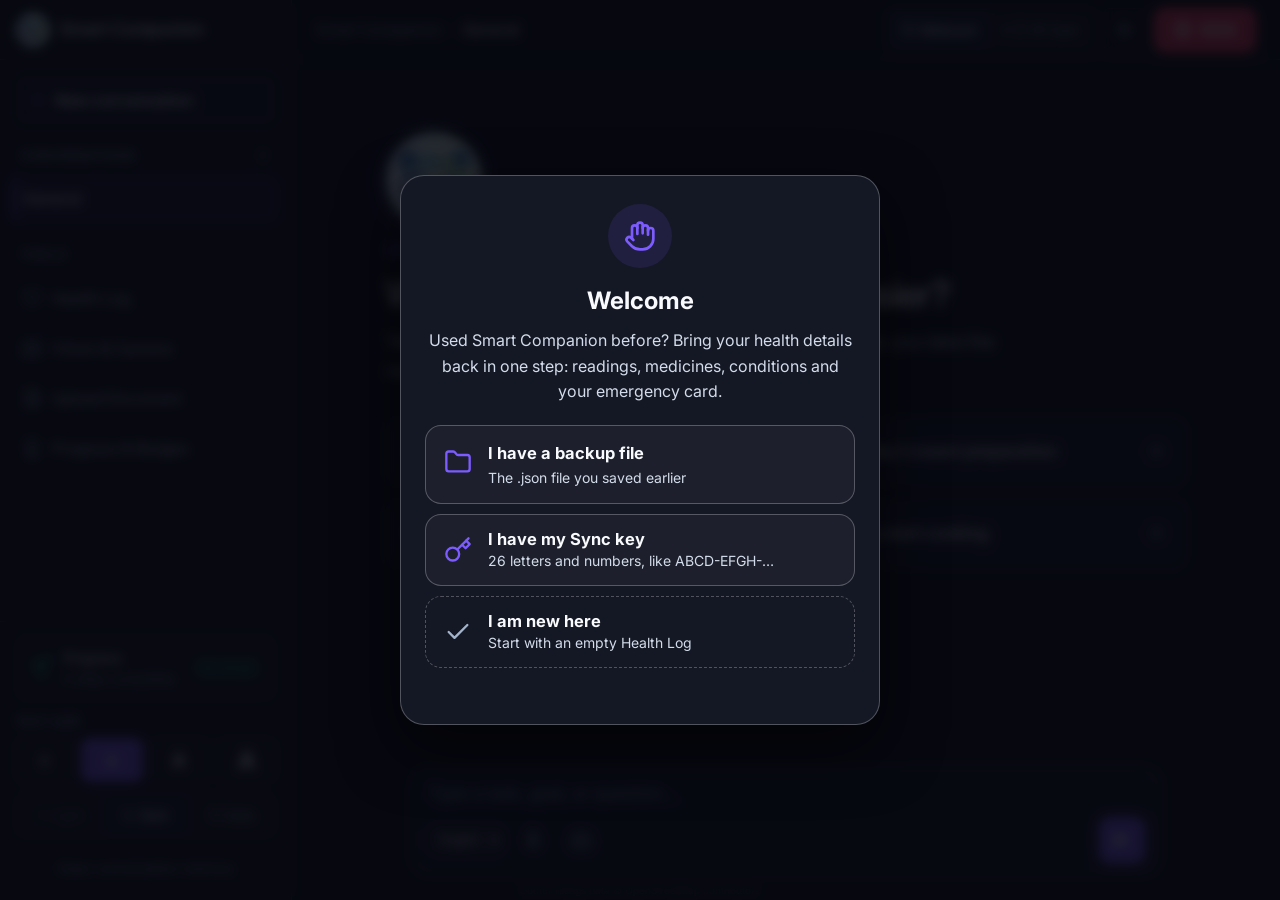
==== commit a0a8ad7a: "shubho ashtamiiiii" ====
--- a/frontend/index.html
+++ b/frontend/index.html
@@ -470,7 +470,27 @@
   <div id="toastContainer" class="toast-container" aria-live="polite"></div>
 
   <!-- Core JavaScript -->
-  <script src="app.js"></script>
+    <script src="js/01-setup-and-background.js"></script>
+  <script src="js/02-theme-and-sessions.js"></script>
+  <script src="js/03-panels-and-utilities.js"></script>
+  <script src="js/04-steps-and-chat-view.js"></script>
+  <script src="js/05-chat-backend.js"></script>
+  <script src="js/06-voice-input-output.js"></script>
+  <script src="js/07-camera.js"></script>
+  <script src="js/08-photo-snapshot.js"></script>
+  <script src="js/09-live-camera-help.js"></script>
+  <script src="js/10-progress-and-badges.js"></script>
+  <script src="js/11-health-log-old.js"></script>
+  <script src="js/12-emergency-contacts.js"></script>
+  <script src="js/13-sos-screen.js"></script>
+  <script src="js/14-doctor-directory.js"></script>
+  <script src="js/15-shortcuts.js"></script>
+  <script src="js/16-explore-more.js"></script>
+  <script src="js/17-language-and-voice.js"></script>
+  <script src="js/18-health-log.js"></script>
+  <script src="js/19-emergency-card-backup.js"></script>
+  <script src="js/20-sync-and-restore.js"></script>
+
   <script src="icon.js"></script>
 
   <!-- Text size controls (self-contained, remembers your choice) -->
--- a/frontend/patientui.css
+++ b/frontend/patientui.css
@@ -312,4 +312,256 @@
   .sensor-toggle-bar { display: none; }
   .sos-actions-row, .sos-contact-actions { flex-direction: column; }
   .btn-sos-navigate { min-width: 0; width: 100%; }
-}+}
+
+
+/* --- 12. Dialogs, Health Log, Backup and Sync, made easier for patients -------
+   Bigger text, bigger buttons, calm spacing, clear titles, bottom sheet on phones.
+   Selectors start with .settings-box.hl2-box so they win over the Health Log's own
+   small styles (those are added by script after this file loads). */
+
+.settings-modal, .modal-dialog-overlay {
+  background-color: rgba(6, 8, 16, 0.82);
+  backdrop-filter: blur(6px);
+  padding: 20px;
+}
+.settings-box, .modal-dialog-window {
+  border-radius: 20px;
+  border: 1px solid var(--border-medium);
+  box-shadow: 0 24px 60px rgba(0, 0, 0, 0.5);
+  max-height: 92vh;
+}
+.dialog-header { padding: 18px 22px 14px; gap: 12px; }
+.dialog-title { font-size: calc(20px * var(--pf-t)); line-height: 1.3; }
+.dialog-badge { font-size: calc(12px * var(--pf-t)); letter-spacing: 0.07em; }
+.dialog-close-btn {
+  min-width: 46px; min-height: 46px;
+  border-radius: 50%;
+  background: var(--bg-subtle);
+  border: 1px solid var(--border-subtle);
+  color: var(--text-primary);
+}
+.dialog-close-btn:hover { background: var(--bg-surface-hover); }
+.dialog-body, .dialog-body-split { padding: 20px 22px 24px; gap: 16px; }
+
+/* Health Log panel: its content used to touch the edges of the box */
+.settings-box.hl2-box {
+  max-width: 680px;
+  display: flex;
+  flex-direction: column;
+  padding: 0 0 6px;
+  overflow-y: auto;
+}
+.settings-box.hl2-box > * { flex-shrink: 0; }
+.settings-box.hl2-box > :not(.dialog-header) { margin-left: 22px !important; margin-right: 22px !important; }
+.settings-box.hl2-box > .hl2-body { margin-left: 0 !important; margin-right: 0 !important; padding: 4px 22px 18px; }
+.settings-box.hl2-box > .hl2-body { flex: 1 1 auto; max-height: none; min-height: 170px; overflow-y: auto; }
+.settings-box.hl2-box .hl2-body::-webkit-scrollbar { width: 8px; }
+.settings-box.hl2-box .hl2-body::-webkit-scrollbar-thumb { background: var(--border-medium); border-radius: 8px; }
+
+.settings-box.hl2-box .hl2-upload {
+  padding: 16px 18px;
+  border-radius: 16px;
+  gap: 14px;
+  font-size: calc(16px * var(--pf-t));
+  font-weight: 600;
+  min-height: 72px;
+}
+.settings-box.hl2-box .hl2-upload small { font-size: calc(14px * var(--pf-t)); line-height: 1.5; margin-top: 3px; }
+.settings-box.hl2-box .hl2-upload .pf-ic { width: 30px; height: 30px; color: var(--accent-purple); }
+
+/* tabs: three big buttons per row instead of six cramped ones */
+.settings-box.hl2-box .hl2-tabs { display: grid; grid-template-columns: repeat(3, 1fr); gap: 8px; margin-top: 14px; margin-bottom: 14px; }
+.settings-box.hl2-box .hl2-tab {
+  min-width: 0;
+  min-height: 52px;
+  padding: 10px 8px;
+  border-radius: 14px;
+  font-size: calc(14.5px * var(--pf-t));
+  font-weight: 600;
+  line-height: 1.25;
+  display: flex; align-items: center; justify-content: center; gap: 6px; text-align: center;
+  border: 1.5px solid var(--border-medium);
+  color: var(--text-primary);
+}
+.settings-box.hl2-box .hl2-tab .pf-ic { width: 20px; height: 20px; flex-shrink: 0; }
+.settings-box.hl2-box .hl2-tab.on {
+  background: var(--accent-purple);
+  border-color: var(--accent-purple);
+  color: #ffffff;
+}
+
+.settings-box.hl2-box .hl2-hint { font-size: calc(14.5px * var(--pf-t)); line-height: 1.6; color: var(--text-secondary); margin-bottom: 12px; }
+.settings-box.hl2-box .hl2-err { font-size: calc(14.5px * var(--pf-t)); line-height: 1.5; min-height: 20px; }
+.settings-box.hl2-box .hl2-ok { font-size: calc(14.5px * var(--pf-t)); line-height: 1.5; font-weight: 600; }
+.settings-box.hl2-box .hl2-sub { font-size: calc(13px * var(--pf-t)); margin: 18px 0 8px; }
+
+.settings-box.hl2-box .hl2-card { padding: 16px 18px; border-radius: 16px; margin-bottom: 14px; }
+.settings-box.hl2-box .hl2-card-title { font-size: calc(17px * var(--pf-t)); margin-bottom: 10px; display: flex; align-items: center; gap: 8px; flex-wrap: wrap; }
+.settings-box.hl2-box .hl2-card-title .pf-ic { width: 22px; height: 22px; color: var(--accent-purple); }
+
+.settings-box.hl2-box .hl2-btn {
+  min-height: 50px;
+  padding: 12px 20px;
+  border-radius: 14px;
+  font-size: calc(15.5px * var(--pf-t));
+  font-weight: 700;
+  display: inline-flex; align-items: center; justify-content: center; gap: 8px;
+}
+.settings-box.hl2-box .hl2-btn.small { min-height: 44px; padding: 8px 16px; font-size: calc(14.5px * var(--pf-t)); }
+.settings-box.hl2-box .hl2-btn.wide { width: 100%; }
+.settings-box.hl2-box .hl2-btn.ghost { border-width: 1.5px; border-color: var(--border-medium); color: var(--text-primary); }
+.settings-box.hl2-box .hl2-btn.ghost.danger { color: var(--accent-rose); border-color: var(--accent-rose); }
+.settings-box.hl2-box .hl2-btn + .hl2-btn { margin-top: 8px; }
+.settings-box.hl2-box .hl2-row .hl2-btn + .hl2-btn { margin-top: 0; }
+.settings-box.hl2-box .hl2-row { gap: 10px; }
+
+.settings-box.hl2-box input,
+.settings-box.hl2-box select,
+.settings-box.hl2-box textarea {
+  min-height: 50px;
+  padding: 12px 14px;
+  border-radius: 12px;
+  font-size: calc(16px * var(--pf-t)) !important;
+  border: 1.5px solid var(--border-medium);
+}
+.settings-box.hl2-box input[type="checkbox"] { min-height: 0; width: 22px; height: 22px; }
+.settings-box.hl2-box input:focus, .settings-box.hl2-box select:focus, .settings-box.hl2-box textarea:focus { border-color: var(--accent-purple); }
+
+.settings-box.hl2-box .hl2-item { padding: 14px 16px; border-radius: 14px; font-size: calc(15.5px * var(--pf-t)); margin-bottom: 10px; gap: 12px; }
+.settings-box.hl2-box .hl2-item .meta { font-size: calc(14px * var(--pf-t)); line-height: 1.5; margin-top: 4px; }
+.settings-box.hl2-box .hl2-tag { font-size: calc(12.5px * var(--pf-t)); padding: 2px 8px; border-radius: 8px; }
+.settings-box.hl2-box .hl2-check { padding: 14px; border-radius: 14px; }
+.settings-box.hl2-box .hl2-nudge { font-size: calc(14.5px * var(--pf-t)); padding: 12px 14px; border-radius: 14px; }
+.settings-box.hl2-box .bk-drop { padding: 14px; border-radius: 14px; }
+.settings-box.hl2-box .bk-counts { font-size: calc(15px * var(--pf-t)); line-height: 1.7; }
+.settings-box.hl2-box .hl2-more summary { font-size: calc(14.5px * var(--pf-t)); min-height: 44px; display: flex; align-items: center; }
+
+/* Sync key: easy to read and to copy */
+.settings-box.hl2-box #syKeyBox > div:first-child {
+  font-size: calc(20px * var(--pf-t)) !important;
+  line-height: 1.5 !important;
+  padding: 14px !important;
+  text-align: center;
+  border-radius: 14px !important;
+  background: var(--bg-base);
+  user-select: all;
+}
+
+/* --- Friendly confirm box (made by icon.js, replaces the browser's confirm) --- */
+.pf-confirm-overlay {
+  position: fixed; inset: 0; z-index: 100000;
+  display: flex; align-items: center; justify-content: center;
+  padding: 20px;
+  background: rgba(6, 8, 16, 0.84);
+  backdrop-filter: blur(6px);
+}
+.pf-confirm {
+  width: 100%; max-width: 420px;
+  padding: 26px 24px 22px;
+  background: var(--bg-surface);
+  border: 1px solid var(--border-medium);
+  border-radius: 22px;
+  box-shadow: 0 24px 60px rgba(0, 0, 0, 0.55);
+  text-align: center;
+  animation: pfPop 0.16s ease-out;
+}
+@keyframes pfPop { from { opacity: 0; transform: scale(0.96) translateY(6px); } to { opacity: 1; transform: none; } }
+.pf-confirm-icon {
+  width: 60px; height: 60px; margin: 0 auto 14px;
+  border-radius: 50%;
+  display: flex; align-items: center; justify-content: center;
+  background: var(--accent-purple-subtle); color: var(--accent-purple);
+}
+.pf-confirm-icon.danger { background: var(--accent-rose-subtle); color: var(--accent-rose); }
+.pf-confirm-icon .pf-ic { width: 30px; height: 30px; margin: 0; }
+.pf-confirm-title { font-size: calc(21px * var(--pf-t)); font-weight: 700; line-height: 1.3; margin-bottom: 8px; color: var(--text-primary); }
+.pf-confirm-msg { font-size: calc(16.5px * var(--pf-t)); line-height: 1.6; color: var(--text-secondary); margin-bottom: 22px; }
+.pf-confirm-actions { display: flex; flex-direction: column-reverse; gap: 10px; }
+.pf-btn {
+  min-height: 54px; padding: 12px 20px; width: 100%;
+  border-radius: 15px; border: 1.5px solid transparent;
+  font-size: calc(16.5px * var(--pf-t)); font-weight: 700; cursor: pointer;
+}
+.pf-btn-main { background: var(--accent-purple); color: #ffffff; }
+.pf-btn-main:hover { background: var(--accent-purple-hover); }
+.pf-btn-danger { background: var(--accent-rose); color: #ffffff; }
+.pf-btn-danger:hover { filter: brightness(0.92); }
+.pf-btn-ghost { background: transparent; color: var(--text-primary); border-color: var(--border-medium); }
+.pf-btn-ghost:hover { background: var(--bg-surface-hover); }
+@media (min-width: 480px) {
+  .pf-confirm-actions { flex-direction: row; }
+  .pf-btn { flex: 1; }
+}
+
+/* --- Welcome / restore screen ------------------------------------------------- */
+#wcOverlay {
+  position: fixed; inset: 0; z-index: 99999;
+  display: flex; align-items: center; justify-content: center;
+  padding: 20px;
+  background: rgba(6, 8, 16, 0.86);
+  backdrop-filter: blur(6px);
+}
+.pf-welcome-box {
+  width: 100%; max-width: 480px; max-height: 94vh; overflow-y: auto;
+  padding: 28px 24px 22px;
+  background: var(--bg-surface);
+  color: var(--text-primary);
+  border: 1px solid var(--border-medium);
+  border-radius: 24px;
+  box-shadow: 0 24px 60px rgba(0, 0, 0, 0.55);
+}
+.pf-welcome-ic {
+  width: 64px; height: 64px; margin: 0 auto 14px; border-radius: 50%;
+  display: flex; align-items: center; justify-content: center;
+  background: var(--accent-purple-subtle); color: var(--accent-purple); font-size: 30px;
+}
+.pf-welcome-ic .pf-ic { width: 32px; height: 32px; margin: 0; }
+.pf-welcome-title { font-size: calc(24px * var(--pf-t)); font-weight: 700; text-align: center; margin-bottom: 8px; }
+.pf-welcome-sub { font-size: calc(16px * var(--pf-t)); line-height: 1.6; text-align: center; color: var(--text-secondary); margin-bottom: 20px; }
+.pf-choice {
+  display: flex; align-items: center; gap: 16px; width: 100%;
+  min-height: 72px; padding: 14px 18px; margin-bottom: 10px;
+  text-align: left; cursor: pointer;
+  background: var(--bg-subtle); color: var(--text-primary);
+  border: 1.5px solid var(--border-medium); border-radius: 16px;
+  font-family: inherit;
+}
+.pf-choice:hover { border-color: var(--accent-purple); background: var(--accent-purple-subtle); }
+.pf-choice .pf-ic { width: 28px; height: 28px; margin: 0; color: var(--accent-purple); }
+.pf-choice strong { display: block; font-size: calc(16.5px * var(--pf-t)); font-weight: 700; }
+.pf-choice small { display: block; font-size: calc(14px * var(--pf-t)); color: var(--text-secondary); margin-top: 2px; line-height: 1.45; }
+.pf-choice.quiet { background: transparent; border-style: dashed; }
+.pf-choice.quiet .pf-ic { color: var(--text-muted); }
+.pf-welcome-form { display: flex; flex-direction: column; gap: 12px; }
+.pf-welcome-form label { font-size: calc(15px * var(--pf-t)); color: var(--text-secondary); line-height: 1.5; }
+.pf-welcome-form input {
+  width: 100%; min-height: 54px; padding: 12px 14px;
+  font-size: calc(18px * var(--pf-t)); letter-spacing: 0.04em;
+  background: var(--bg-input); color: var(--text-primary);
+  border: 1.5px solid var(--border-medium); border-radius: 14px;
+}
+.pf-welcome-form input:focus { border-color: var(--accent-purple); outline: none; }
+.pf-link { background: none; border: none; color: var(--text-secondary); font-size: calc(15px * var(--pf-t)); min-height: 44px; cursor: pointer; text-decoration: underline; }
+#wcMsg { margin-top: 12px; font-size: calc(15px * var(--pf-t)); line-height: 1.5; min-height: 22px; text-align: center; }
+#wcMsg.hl2-err { color: var(--accent-rose); }
+#wcMsg.hl2-ok { color: var(--accent-mint); font-weight: 600; }
+
+/* --- Phones: dialogs rise from the bottom like a sheet ------------------------ */
+@media (max-width: 640px) {
+  .settings-modal, .modal-dialog-overlay { align-items: flex-end; padding: 0; }
+  .settings-box, .modal-dialog-window {
+    max-width: none; max-height: 94vh;
+    border-radius: 24px 24px 0 0; border-bottom: none;
+  }
+  .settings-box.hl2-box > :not(.dialog-header) { margin-left: 16px !important; margin-right: 16px !important; }
+  .settings-box.hl2-box > .hl2-body { padding: 4px 16px 18px; margin-left: 0 !important; margin-right: 0 !important; }
+  .dialog-header { padding: 16px 16px 12px; }
+  .settings-box.hl2-box .hl2-upload { min-height: 64px; padding: 12px 14px; }
+  .settings-box.hl2-box .hl2-tab { font-size: calc(13.5px * var(--pf-t)); padding: 8px 4px; }
+  .pf-confirm-overlay, #wcOverlay { align-items: flex-end; padding: 0; }
+  .pf-confirm, .pf-welcome-box { max-width: none; border-radius: 24px 24px 0 0; padding-bottom: 28px; }
+}
+
+/* Buttons used outside the Health Log panel (for example the emergency card) */
+.hl2-btn { min-height: 46px; border-radius: 12px; font-size: calc(14.5px * var(--pf-t)); }
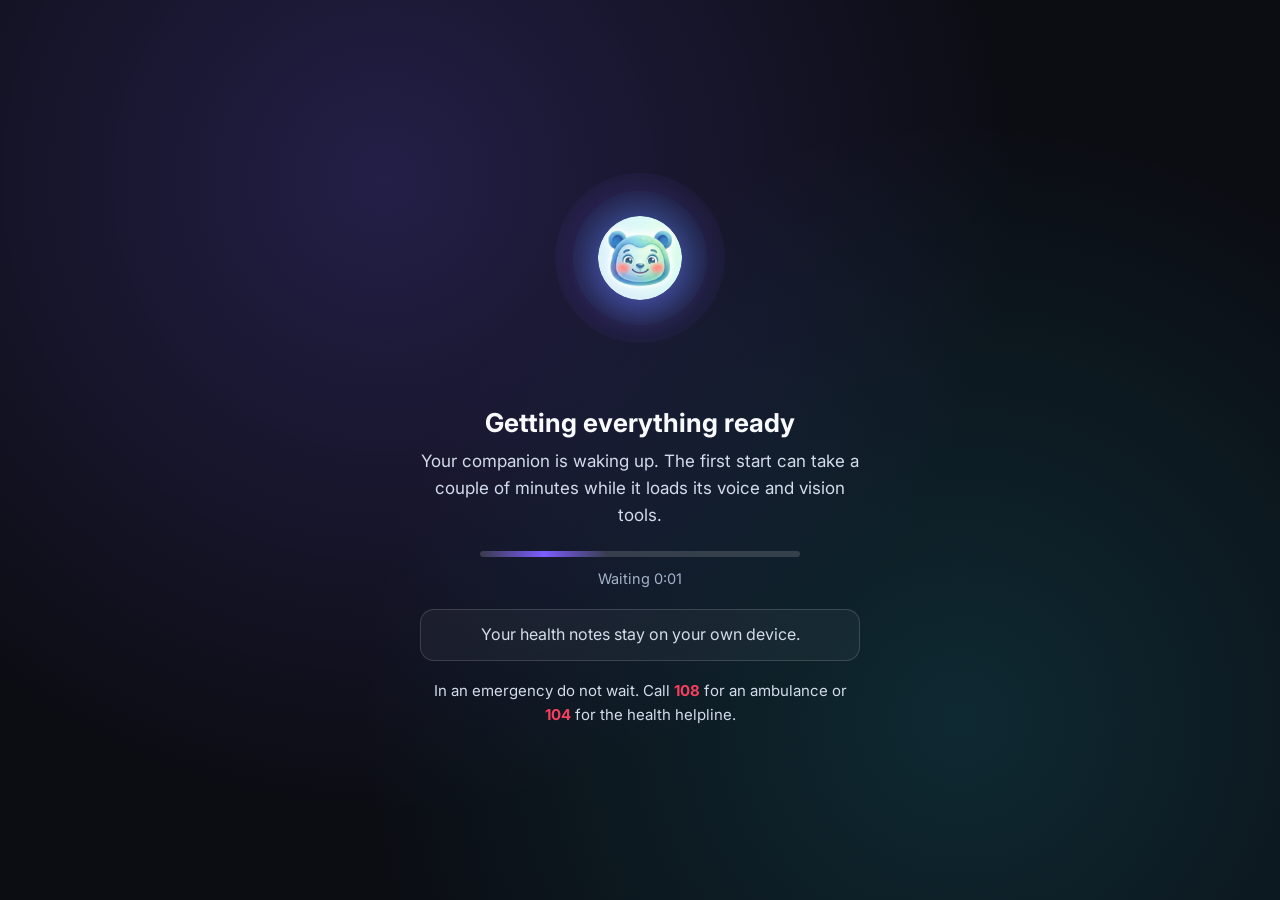
==== commit 70779dca: "hoihoihoihohi" ====
--- a/frontend/index.html
+++ b/frontend/index.html
@@ -24,7 +24,7 @@
   <link rel="stylesheet" href="patientui.css">
 </head>
 <body>
-
+  <script src="splash.js"></script>
   <!-- Hidden canvas preserved for DOM ID compliance -->
   <canvas id="neuralCanvas" style="display: none;" aria-hidden="true"></canvas>
 
@@ -490,6 +490,7 @@
   <script src="js/18-health-log.js"></script>
   <script src="js/19-emergency-card-backup.js"></script>
   <script src="js/20-sync-and-restore.js"></script>
+  <script src="js/21-reminder-checklist.js"></script>
 
   <script src="icon.js"></script>
 
--- a/frontend/patientui.css
+++ b/frontend/patientui.css
@@ -564,4 +564,98 @@
 }
 
 /* Buttons used outside the Health Log panel (for example the emergency card) */
-.hl2-btn { min-height: 46px; border-radius: 12px; font-size: calc(14.5px * var(--pf-t)); }+.hl2-btn { min-height: 46px; border-radius: 12px; font-size: calc(14.5px * var(--pf-t)); }
+
+
+/* --- 13. Daily check-in, dose rows and the reminder banner ---------------------- */
+.pf-ci-overlay {
+  position: fixed; inset: 0; z-index: 99990;
+  display: flex; align-items: center; justify-content: center; padding: 20px;
+  background: rgba(6, 8, 16, 0.82); backdrop-filter: blur(6px);
+}
+.pf-checkin {
+  width: 100%; max-width: 560px; max-height: 92vh; display: flex; flex-direction: column;
+  background: var(--bg-surface); border: 1px solid var(--border-medium);
+  border-radius: 24px; box-shadow: 0 24px 60px rgba(0, 0, 0, 0.55); overflow: hidden;
+  animation: pfPop 0.18s ease-out;
+}
+.pf-ci-head { display: flex; align-items: center; gap: 14px; padding: 20px 22px 14px; border-bottom: 1px solid var(--border-subtle); }
+.pf-ci-ic {
+  width: 52px; height: 52px; border-radius: 50%; flex-shrink: 0;
+  display: flex; align-items: center; justify-content: center;
+  background: var(--accent-purple-subtle); color: var(--accent-purple);
+}
+.pf-ci-ic .pf-ic { width: 28px; height: 28px; margin: 0; }
+.pf-ci-hd { flex: 1; min-width: 0; }
+.pf-ci-hd h2 { font-size: calc(22px * var(--pf-t)); font-weight: 700; line-height: 1.25; }
+.pf-ci-hd p { font-size: calc(15px * var(--pf-t)); color: var(--text-secondary); }
+.pf-ci-body { padding: 16px 22px; overflow-y: auto; flex: 1 1 auto; }
+.pf-ci-body section { margin-bottom: 20px; }
+.pf-ci-body h3 { font-size: calc(16.5px * var(--pf-t)); font-weight: 700; margin-bottom: 10px; color: var(--text-primary); }
+.pf-ci-foot { display: flex; gap: 10px; padding: 14px 22px 20px; border-top: 1px solid var(--border-subtle); }
+.pf-ci-foot .pf-btn { flex: 1; }
+.pf-ci-note { font-size: calc(14px * var(--pf-t)); line-height: 1.55; color: var(--text-muted); margin-top: 8px; }
+
+.pf-dose {
+  display: flex; align-items: center; justify-content: space-between; gap: 12px; flex-wrap: wrap;
+  padding: 14px 16px; margin-bottom: 10px;
+  background: var(--bg-subtle); border: 1.5px solid var(--border-medium); border-radius: 16px;
+}
+.pf-dose.done.taken { border-color: var(--accent-mint); background: var(--accent-mint-subtle); }
+.pf-dose.done.skipped { opacity: 0.8; }
+.pf-dose-name { display: flex; align-items: center; gap: 12px; min-width: 0; flex: 1 1 200px; }
+.pf-dose-name b { display: block; font-size: calc(16.5px * var(--pf-t)); line-height: 1.3; }
+.pf-dose-name small { display: block; font-size: calc(14px * var(--pf-t)); color: var(--text-secondary); }
+.pf-dose-ic .pf-ic { width: 26px; height: 26px; color: var(--accent-purple); margin: 0; }
+.pf-dose-btns { display: flex; gap: 8px; }
+.pf-dose-btns .pf-btn { min-height: 48px; width: auto; padding: 8px 20px; font-size: calc(15.5px * var(--pf-t)); }
+.pf-dose-state { font-size: calc(15.5px * var(--pf-t)); font-weight: 700; color: var(--accent-mint); display: flex; align-items: center; gap: 10px; }
+.pf-dose.skipped .pf-dose-state { color: var(--text-secondary); }
+.pf-slot-head { font-size: calc(13px * var(--pf-t)); font-weight: 700; letter-spacing: 0.05em; text-transform: uppercase; color: var(--text-muted); margin: 12px 0 8px; }
+
+.pf-quick { margin-bottom: 14px; }
+.pf-quick label { display: block; font-size: calc(16px * var(--pf-t)); font-weight: 600; margin-bottom: 8px; }
+.pf-quick-row { display: flex; gap: 8px; align-items: center; }
+.pf-quick-row input {
+  flex: 1; min-width: 0; min-height: 52px; padding: 10px 14px; font-size: calc(17px * var(--pf-t));
+  background: var(--bg-input); color: var(--text-primary); border: 1.5px solid var(--border-medium); border-radius: 14px;
+}
+.pf-quick-row input:focus { outline: none; border-color: var(--accent-purple); }
+.pf-quick-row .pf-btn { width: auto; min-height: 52px; padding: 8px 22px; }
+.pf-slash { font-size: 22px; color: var(--text-muted); }
+.pf-quick-msg { min-height: 22px; margin-top: 6px; font-size: calc(14.5px * var(--pf-t)); }
+.pf-quick-msg.err { color: var(--accent-rose); }
+.pf-quick-msg.ok { color: var(--accent-mint); font-weight: 600; }
+
+.pf-insight { display: flex; gap: 12px; align-items: flex-start; padding: 12px 14px; margin-bottom: 8px; background: var(--accent-purple-subtle); border-radius: 14px; }
+.pf-insight p { font-size: calc(15.5px * var(--pf-t)); line-height: 1.55; }
+.pf-ins-ic .pf-ic { width: 22px; height: 22px; color: var(--accent-purple); margin: 0; margin-top: 2px; }
+
+.pf-remind {
+  position: fixed; top: 14px; left: 50%; transform: translateX(-50%); z-index: 99980;
+  width: calc(100% - 28px); max-width: 560px;
+  display: flex; align-items: center; gap: 12px; flex-wrap: wrap; padding: 14px 16px;
+  background: var(--bg-surface); border: 1.5px solid var(--accent-purple); border-radius: 18px;
+  box-shadow: 0 12px 36px rgba(0, 0, 0, 0.45); animation: pfPop 0.2s ease-out;
+}
+.pf-remind-ic .pf-ic { width: 28px; height: 28px; color: var(--accent-purple); margin: 0; }
+.pf-remind-tx { flex: 1 1 180px; min-width: 0; }
+.pf-remind-tx b { display: block; font-size: calc(16px * var(--pf-t)); }
+.pf-remind-tx span { display: block; font-size: calc(14.5px * var(--pf-t)); color: var(--text-secondary); }
+.pf-remind-btns { display: flex; gap: 8px; }
+.pf-remind-btns .pf-btn { width: auto; min-height: 46px; padding: 8px 18px; font-size: calc(15px * var(--pf-t)); }
+
+/* reminder settings card inside the Health Log */
+.pf-times { display: grid; grid-template-columns: 1fr 1fr; gap: 10px; margin-bottom: 12px; }
+.pf-times label { display: flex; flex-direction: column; gap: 4px; font-size: calc(14px * var(--pf-t)); color: var(--text-secondary); font-weight: 600; }
+.pf-check { display: flex; align-items: flex-start; gap: 10px; font-size: calc(15px * var(--pf-t)); line-height: 1.5; margin: 6px 0 4px; }
+.pf-check input { width: 22px; height: 22px; margin-top: 2px; flex-shrink: 0; }
+
+@media (max-width: 640px) {
+  .pf-ci-overlay { align-items: flex-end; padding: 0; }
+  .pf-checkin { max-width: none; border-radius: 24px 24px 0 0; max-height: 94vh; }
+  .pf-dose-btns { width: 100%; }
+  .pf-dose-btns .pf-btn { flex: 1; }
+  .pf-quick-row { flex-wrap: wrap; }
+  .pf-quick-row .pf-btn { width: 100%; }
+}
